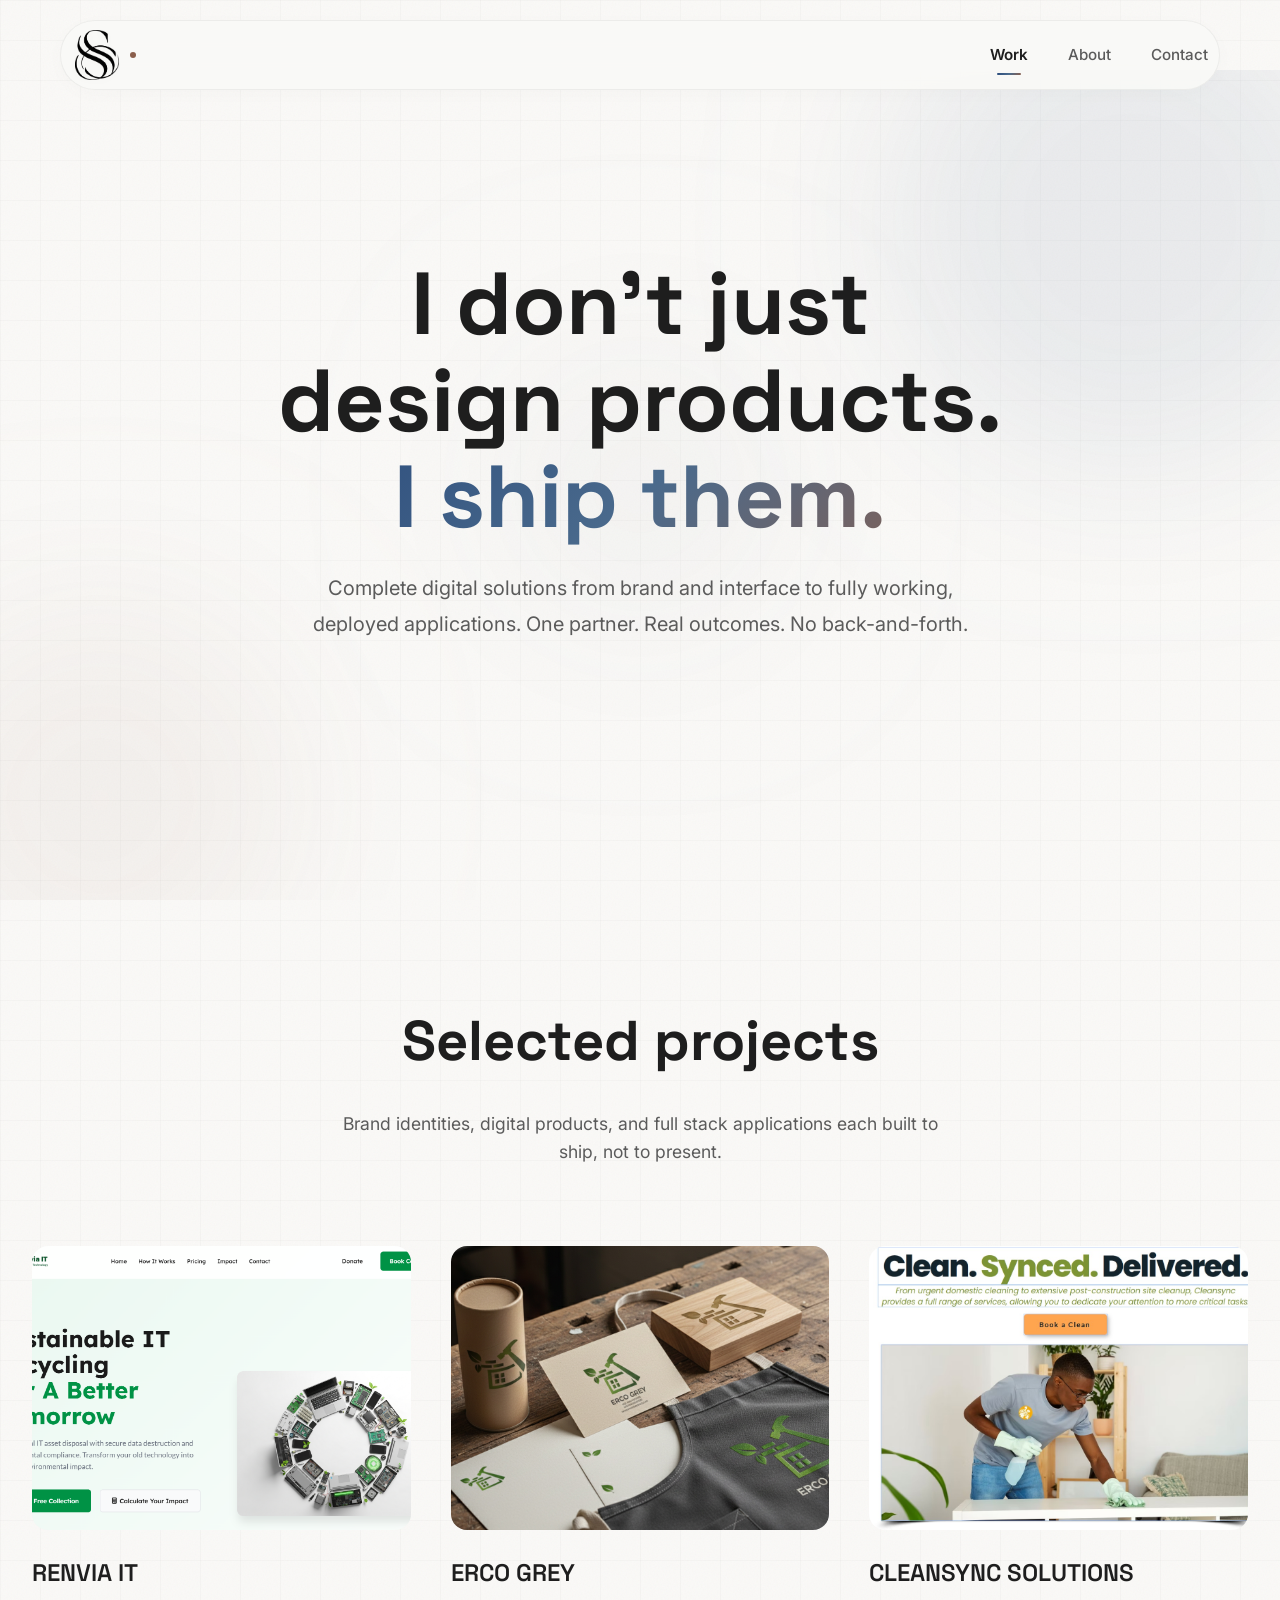
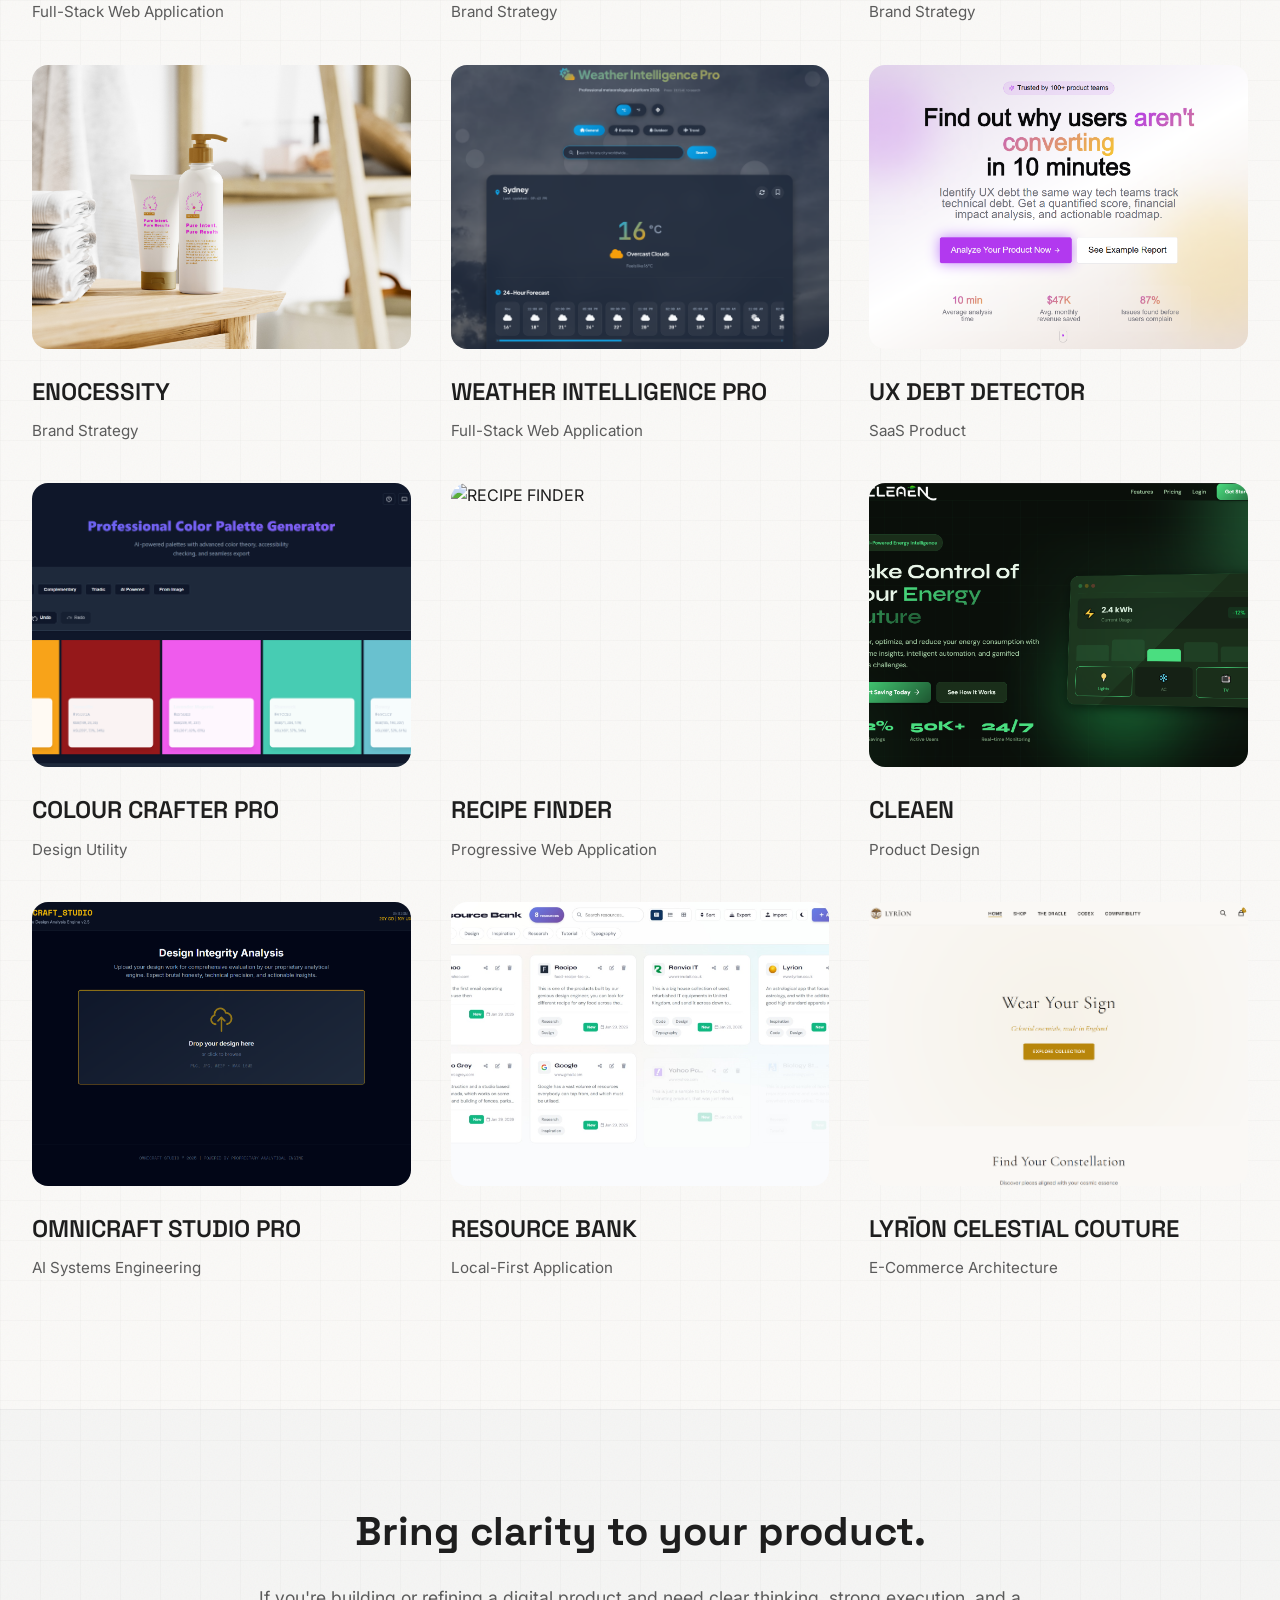
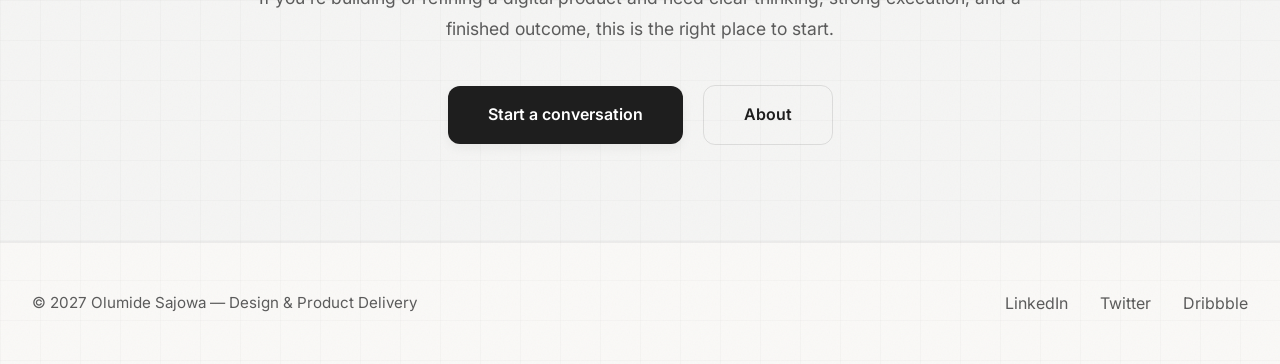
==== index.html @ 1c751868 "first commit" ====
<!DOCTYPE html>
<html lang="en">
<head>
    <meta charset="UTF-8">
    <meta name="viewport" content="width=device-width, initial-scale=1.0">
    <meta name="description" content="Olumide Sajowa - Design Engineer. From idea to live product. Done right.">
    <meta name="keywords" content="Design Engineer, UI/UX Designer, Product Designer, Graphics Designer, Olumide Sajowa">
    <title>Olumide Sajowa — Design & Product Delivery</title>
    <link rel="stylesheet" href="styles.css">
    <style>
        /* =========================================
           HOME PAGE — WARM OFF-WHITE BACKGROUND
           Linen/Canvas Texture + Architectural Grid
           ========================================= */
        
        body {
            background-color: #FAF9F7;
            background-image: 
                /* Subtle architectural grid — 2% opacity */
                linear-gradient(rgba(0,0,0,0.02) 1px, transparent 1px),
                linear-gradient(90deg, rgba(0,0,0,0.02) 1px, transparent 1px),
                /* Linen/canvas texture — hand-drawn feel */
                url("data:image/svg+xml,%3Csvg xmlns='http://www.w3.org/2000/svg' width='100' height='100' viewBox='0 0 100 100'%3E%3Cfilter id='noise'%3E%3CfeTurbulence type='fractalNoise' baseFrequency='0.65' numOctaves='3' stitchTiles='stitch'/%3E%3C/filter%3E%3Crect width='100' height='100' filter='url(%23noise)' opacity='0.04'/%3E%3C/svg%3E");
            background-size: 40px 40px, 40px 40px, 100px 100px;
            color: #1E1E1E;
            
            /* Updated color system — architectural palette */
            --primary: #2A4B7C;      /* Deep naval blue — authority, clarity */
            --secondary: #5F6B7A;    /* Slate — structural, neutral */
            --accent: #8B5F4C;       /* Warm leather — craft, humanity */
            --dark: #1E1E1E;         /* Almost black — high contrast for readability */
            --light: #FAF9F7;        /* Warm off-white — foundation */
            --gray: #5B5B5B;         /* Medium gray — reduced emphasis */
            --border: rgba(0,0,0,0.08);
            --gradient: linear-gradient(135deg, #2A4B7C 0%, #4A6A8C 50%, #8B5F4C 100%);
        }

        /* ---------- Navigation — Light Mode Adaptation ---------- */
        .nav-backdrop {
            background: rgba(250, 249, 247, 0.85);
            backdrop-filter: blur(20px);
            -webkit-backdrop-filter: blur(20px);
            border: 1px solid rgba(0,0,0,0.05);
            box-shadow: 0 4px 20px rgba(0,0,0,0.02);
        }

        .nav.scrolled .nav-backdrop {
            background: rgba(250, 249, 247, 0.95);
            backdrop-filter: blur(30px);
            -webkit-backdrop-filter: blur(30px);
            box-shadow: 0 4px 30px rgba(0,0,0,0.03);
        }

        .nav-link {
            color: var(--gray);
        }

        .nav-link:hover,
        .nav-link.active {
            color: var(--dark);
        }

        .nav-link::after {
            background: var(--gradient);
        }

        .nav-logo {
            background: none;
            -webkit-background-clip: unset;
            -webkit-text-fill-color: unset;
            background-clip: unset;
            color: var(--dark);
        }

        .nav-toggle svg {
            stroke: var(--dark);
        }

        /* ---------- Hero — New Copy, Light Background ---------- */
        .hero {
            min-height: calc(100vh - var(--nav-height));
            display: flex;
            align-items: center;
            justify-content: center;
            position: relative;
            padding: 4rem 2rem 6rem;
            overflow: hidden;
            background: transparent;
        }

        .hero-title {
            color: var(--dark);
            font-family: 'Space Grotesk', sans-serif;
            font-size: clamp(2.5rem, 8vw, 5.5rem);
            font-weight: 700;
            line-height: 1.1;
            margin-bottom: 1.5rem;
        }

        .hero-line {
            display: block;
        }

        .gradient-text {
            background: var(--gradient);
            -webkit-background-clip: text;
            -webkit-text-fill-color: transparent;
            background-clip: text;
        }

        .hero-subtitle {
            font-size: clamp(1rem, 2vw, 1.25rem);
            color: var(--gray);
            max-width: 700px;
            margin: 0 auto 2.5rem;
            line-height: 1.8;
        }

        .btn-primary {
            background: var(--dark);
            color: white;
            border: none;
            box-shadow: 0 4px 12px rgba(0,0,0,0.05);
        }

        .btn-primary:hover {
            background: var(--primary);
            transform: translateY(-2px);
            box-shadow: 0 8px 20px rgba(42, 75, 124, 0.15);
        }

        .btn-secondary {
            background: transparent;
            color: var(--dark);
            border: 1px solid rgba(0,0,0,0.1);
        }

        .btn-secondary:hover {
            background: rgba(0,0,0,0.02);
            border-color: var(--dark);
            transform: translateY(-2px);
        }

        /* ---------- Floating Orbs — Subtle, Architectural ---------- */
        .hero-visual {
            position: absolute;
            width: 100%;
            height: 100%;
            top: 0;
            left: 0;
            z-index: 0;
            overflow: hidden;
            pointer-events: none;
        }

        .floating-orb {
            position: absolute;
            border-radius: 50%;
            filter: blur(80px);
            opacity: 0.15;
            mix-blend-mode: multiply;
        }

        .orb-1 {
            width: 500px;
            height: 500px;
            background: var(--primary);
            top: -100px;
            right: -100px;
            opacity: 0.08;
        }

        .orb-2 {
            width: 400px;
            height: 400px;
            background: var(--accent);
            bottom: -100px;
            left: -100px;
            opacity: 0.06;
        }

        .orb-3 {
            width: 300px;
            height: 300px;
            background: var(--secondary);
            top: 50%;
            left: 50%;
            transform: translate(-50%, -50%);
            opacity: 0.04;
        }

        /* ---------- Work Section — Light Mode ---------- */
        .work-section {
            background: transparent;
            position: relative;
            z-index: 10;
        }

        .section-title {
            color: var(--dark);
        }

        .section-subtitle {
            color: var(--gray);
        }

        .work-title {
            color: var(--dark);
        }

        .work-category {
            color: var(--gray);
        }

        .work-overlay {
            background: rgba(42, 75, 124, 0.95);
        }

        /* ---------- CTA Section — Light Mode ---------- */
        .cta-section {
            background: rgba(42, 75, 124, 0.02);
            border-top: 1px solid rgba(0,0,0,0.04);
            border-bottom: 1px solid rgba(0,0,0,0.04);
        }

        .cta-title {
            color: var(--dark);
        }

        .cta-text {
            color: var(--gray);
        }

        /* ---------- Footer — Light Mode ---------- */
        .footer {
            border-top: 1px solid rgba(0,0,0,0.05);
        }

        .footer-content p,
        .footer-links a {
            color: var(--gray);
        }

        .footer-links a:hover {
            color: var(--primary);
        }

        /* ---------- Modal — Light Mode ---------- */
        .modal-overlay {
            background: rgba(250, 249, 247, 0.95);
            backdrop-filter: blur(10px);
        }

        .modal {
            background: white;
            box-shadow: -20px 0 40px rgba(0,0,0,0.03);
        }

        .modal-close {
            background: rgba(42, 75, 124, 0.05);
            border: 1px solid rgba(42, 75, 124, 0.1);
            color: var(--dark);
        }

        .modal-close:hover {
            background: rgba(42, 75, 124, 0.1);
            color: var(--primary);
            transform: rotate(90deg);
        }

        .modal-title {
            color: var(--dark);
        }

        .modal-label {
            background: rgba(42, 75, 124, 0.05);
            border: 1px solid rgba(42, 75, 124, 0.1);
            color: var(--primary);
        }

        .modal-meta {
            border-top: 1px solid rgba(0,0,0,0.05);
            border-bottom: 1px solid rgba(0,0,0,0.05);
        }

        .meta-item h4 {
            color: var(--gray);
        }

        .meta-item p {
            color: var(--dark);
        }

        .modal-section h3 {
            color: var(--dark);
        }

        .modal-section h3::after {
            background: var(--gradient);
        }

        .modal-section p {
            color: var(--gray);
        }

        .modal-section p strong {
            color: var(--dark);
        }

        .decision-card {
            background: rgba(255,255,255,0.8);
            border: 1px solid rgba(0,0,0,0.04);
        }

        .decision-card:hover {
            border-color: rgba(42, 75, 124, 0.2);
            background: white;
        }

        .decision-icon {
            background: rgba(42, 75, 124, 0.05);
            color: var(--primary);
        }

        .decision-title {
            color: var(--dark);
        }

        .decision-desc {
            color: var(--gray);
        }

        .team-tag {
            background: rgba(42, 75, 124, 0.05);
            border: 1px solid rgba(42, 75, 124, 0.1);
            color: var(--primary);
        }

        .learnings-list li {
            color: var(--gray);
            border-bottom: 1px solid rgba(0,0,0,0.05);
        }

        .learnings-list li::before {
            color: var(--primary);
        }

        /* ---------- Remove Dark Mode Elements ---------- */
        .noise-overlay {
            display: none;
        }

        /* ---------- Mobile Navigation — Light Mode ---------- */
        @media (max-width: 768px) {
            .nav-links {
                background: rgba(250, 249, 247, 0.98);
                backdrop-filter: blur(30px);
                -webkit-backdrop-filter: blur(30px);
                border-left: 1px solid rgba(0,0,0,0.04);
            }
            
            .nav-links.active {
                box-shadow: -10px 0 30px rgba(0,0,0,0.02);
            }
        }

        /* ---------- Page Transition ---------- */
        .page-transition {
            background: #FAF9F7;
        }

        /* ---------- Logo — Dark Version for Light BG ---------- */
        .logo-image {
            filter: drop-shadow(0 2px 4px rgba(0,0,0,0.02));
        }

        .nav-logo:hover .logo-orb {
            filter: drop-shadow(0 4px 12px rgba(42, 75, 124, 0.15));
        }

        /* ---------- Utility ---------- */
        .gradient-text-secondary {
            background: var(--gradient);
            -webkit-background-clip: text;
            -webkit-text-fill-color: transparent;
            background-clip: text;
        }
    </style>
</head>
<body>
    <div class="page-transition"></div>

    <!-- Hunter.io Style Navigation — Preserved -->
    <nav class="nav">
        <div class="nav-container">
            <div class="nav-backdrop"></div>
            <div class="nav-content">
                <a href="index.html" class="nav-logo" id="logoContainer">
                    <div class="logo-orb">
                        <img src="./images/logo/OS logo 1.png" alt="OS Logo" class="logo-image">
                        <div class="logo-glow"></div>
                        <div class="logo-sparkle"></div>
                    </div>
                </a>
                
                <button class="nav-toggle" id="navToggle" aria-label="Toggle menu">
                    <svg viewBox="0 0 24 24" fill="none" stroke="currentColor" stroke-width="2">
                        <path d="M4 6h16M4 12h16M4 18h16"/>
                    </svg>
                </button>
                
                <div class="nav-links" id="navLinks">
                    <a href="index.html" class="nav-link active">Work</a>
                    <a href="about.html" class="nav-link">About</a>
                    <a href="contact.html" class="nav-link">Contact</a>
                </div>
            </div>
        </div>
    </nav>

    <!-- Hero Section — Updated Copy -->
    <section class="hero">
        <div class="hero-content">
            <h1 class="hero-title">
                <span class="hero-line">I don't just</span>
                <span class="hero-line">design products.</span>
                <span class="hero-line gradient-text">I ship them.</span>
            </h1>
            <p class="hero-subtitle">
                Complete digital solutions from brand and interface to fully working, deployed applications. One partner. Real outcomes. No back-and-forth.
            </p>
            <!-- <div class="hero-cta">
                <a href="#work" class="btn-primary">Explore work</a>
                <a href="contact.html" class="btn-secondary">Start a conversation</a>
            </div> -->
        </div>
        <div class="hero-visual">
            <div class="floating-orb orb-1"></div>
            <div class="floating-orb orb-2"></div>
            <div class="floating-orb orb-3"></div>
        </div>
    </section>

    <!-- Work Section — Preserved, Projects Loaded via JS -->
    <section id="work" class="work-section">
        <div class="section-header">
            <h2 class="section-title">Selected projects</h2>
            <p class="section-subtitle">
                Brand identities, digital products, and full stack applications each built to ship, not to present.
            </p>
        </div>

        <div class="work-grid">
            <!-- Projects dynamically injected by script.js -->
        </div>
    </section>

    <!-- CTA Section — Updated Voice -->
    <section class="cta-section">
        <div class="cta-container">
            <h2 class="cta-title">Bring clarity to your product.</h2>
            <p class="cta-text">
                If you're building or refining a digital product and need clear thinking, strong execution, and a finished outcome, this is the right place to start.
            </p>
            <div style="margin-top: 2.5rem;">
                <a href="contact.html" class="btn-primary">Start a conversation</a>
                <a href="about.html" class="btn-secondary" style="margin-left: 1rem;">About</a>
            </div>
        </div>
    </section>

    <!-- Footer -->
    <footer class="footer">
        <div class="footer-content">
            <p>© 2027 Olumide Sajowa — Design & Product Delivery</p>
            <div class="footer-links">
                <a href="https://linkedin.com/in/olumidesajowa" target="_blank" rel="noopener">LinkedIn</a>
                <a href="https://twitter.com/olumidesajowa" target="_blank" rel="noopener">Twitter</a>
                <a href="https://dribbble.com" target="_blank" rel="noopener">Dribbble</a>
            </div>
        </div>
    </footer>

    <!-- Modal — Preserved -->
    <div class="modal-overlay" id="modalOverlay">
        <div class="modal" id="modal">
            <button class="modal-close" id="modalClose">&times;</button>
            <div class="modal-content" id="modalContent">
                <!-- Content injected via script.js -->
            </div>
        </div>
    </div>

    <script src="script.js"></script>
</body>
</html>
---- styles.css ----
@import url('https://fonts.googleapis.com/css2?family=Inter:wght@300;400;500;600;700;800&family=Space+Grotesk:wght@400;500;600;700&display=swap');

:root {
    --primary: #6366F1;
    --secondary: #8B5CF6;
    --accent: #EC4899;
    --dark: #0F172A;
    --light: #F8FAFC;
    --gray: #64748B;
    --border: #E2E8F0;
    --gradient: linear-gradient(135deg, var(--primary) 0%, var(--secondary) 50%, var(--accent) 100%);
    --nav-height: 70px;
}

* {
    margin: 0;
    padding: 0;
    box-sizing: border-box;
}

html {
    scroll-behavior: smooth;
    scroll-padding-top: calc(var(--nav-height) + 20px);
}

body {
    font-family: 'Inter', sans-serif;
    background: var(--dark);
    color: var(--light);
    overflow-x: hidden;
    line-height: 1.6;
    padding-top: var(--nav-height);
}

.noise-overlay {
    position: fixed;
    top: 0;
    left: 0;
    width: 100%;
    height: 100%;
    background-image: url("data:image/svg+xml,%3Csvg viewBox='0 0 400 400' xmlns='http://www.w3.org/2000/svg'%3E%3Cfilter id='noiseFilter'%3E%3CfeTurbulence type='fractalNoise' baseFrequency='0.9' numOctaves='4' stitchTiles='stitch'/%3E%3C/filter%3E%3Crect width='100%25' height='100%25' filter='url(%23noiseFilter)'/%3E%3C/svg%3E");
    opacity: 0.03;
    pointer-events: none;
    z-index: 1;
}

/* Hunter.io Style Navigation */
.nav {
    position: fixed;
    top: 20px;
    left: 0;
    width: 100%;
    z-index: 1000;
    padding: 0 20px;
    transition: all 0.4s cubic-bezier(0.4, 0, 0.2, 1);
}

.nav-container {
    max-width: 1200px;
    margin: 0 auto;
    position: relative;
}

.nav-backdrop {
    position: absolute;
    top: 0;
    left: 50%;
    transform: translateX(-50%);
    width: calc(100% - 40px);
    height: 100%;
    background: rgba(15, 23, 42, 0.85);
    backdrop-filter: blur(20px);
    -webkit-backdrop-filter: blur(20px);
    border: 1px solid rgba(226, 232, 240, 0.1);
    border-radius: 50px;
    box-shadow: 
        0 20px 60px rgba(0, 0, 0, 0.3),
        inset 0 1px 0 rgba(255, 255, 255, 0.1);
    transition: all 0.4s cubic-bezier(0.4, 0, 0.2, 1);
}

.nav.scrolled .nav-backdrop {
    background: rgba(15, 23, 42, 0.95);
    backdrop-filter: blur(30px);
    -webkit-backdrop-filter: blur(30px);
    box-shadow: 
        0 25px 70px rgba(0, 0, 0, 0.4),
        0 0 0 1px rgba(99, 102, 241, 0.1),
        inset 0 1px 0 rgba(255, 255, 255, 0.1);
    transform: translateX(-50%) scale(1.02);
}

.nav-content {
    position: relative;
    display: flex;
    align-items: center;
    justify-content: space-between;
    height: var(--nav-height);
    padding: 0 2rem;
    z-index: 2;
}

.nav-logo {
    font-family: 'Space Grotesk', sans-serif;
    font-size: 1.75rem;
    font-weight: 700;
    color: var(--light);
    text-decoration: none;
    background: var(--gradient);
    -webkit-background-clip: text;
    -webkit-text-fill-color: transparent;
    background-clip: text;
    transition: all 0.3s ease;
    display: flex;
    align-items: center;
    gap: 8px;
}

.nav-logo::after {
    content: '';
    width: 6px;
    height: 6px;
    background: var(--accent);
    border-radius: 50%;
    animation: pulse 2s infinite;
}

@keyframes pulse {
    0%, 100% {
        opacity: 0.5;
        transform: scale(1);
    }
    50% {
        opacity: 1;
        transform: scale(1.2);
    }
}

.nav-logo:hover {
    transform: scale(1.05);
}

.nav-links {
    display: flex;
    gap: 2.5rem;
    align-items: center;
}

.nav-link {
    color: var(--gray);
    text-decoration: none;
    font-weight: 500;
    font-size: 0.95rem;
    transition: all 0.3s ease;
    position: relative;
    padding: 8px 0;
}

.nav-link::after {
    content: '';
    position: absolute;
    bottom: 0;
    left: 50%;
    transform: translateX(-50%);
    width: 0;
    height: 2px;
    background: var(--gradient);
    border-radius: 1px;
    transition: width 0.3s ease;
}

.nav-link:hover,
.nav-link.active {
    color: var(--light);
}

.nav-link:hover::after,
.nav-link.active::after {
    width: 24px;
}

.nav-link.active {
    font-weight: 600;
}

/* Mobile menu toggle */
.nav-toggle {
    display: none;
    background: none;
    border: none;
    color: var(--light);
    cursor: pointer;
    padding: 8px;
    z-index: 1001;
    transition: transform 0.3s ease;
}

.nav-toggle:hover {
    transform: scale(1.1);
}

.nav-toggle svg {
    width: 24px;
    height: 24px;
    transition: transform 0.3s ease;
}

/* Hero Section */
.hero {
    min-height: calc(100vh - var(--nav-height));
    display: flex;
    align-items: center;
    justify-content: center;
    position: relative;
    padding: 4rem 2rem 6rem;
    overflow: hidden;
}

.hero-content {
    max-width: 1200px;
    text-align: center;
    z-index: 10;
    position: relative;
}

.hero-title {
    font-family: 'Space Grotesk', sans-serif;
    font-size: clamp(2.5rem, 8vw, 6rem);
    font-weight: 700;
    line-height: 1.1;
    margin-bottom: 2rem;
}

.hero-line {
    display: block;
    animation: fadeInUp 0.8s ease forwards;
    opacity: 0;
}

.hero-line:nth-child(1) {
    animation-delay: 0.2s;
}

.hero-line:nth-child(2) {
    animation-delay: 0.4s;
}

.hero-line:nth-child(3) {
    animation-delay: 0.6s;
}

.gradient-text {
    background: var(--gradient);
    -webkit-background-clip: text;
    -webkit-text-fill-color: transparent;
    background-clip: text;
}

.hero-subtitle {
    font-size: clamp(1rem, 2vw, 1.25rem);
    color: var(--gray);
    max-width: 700px;
    margin: 0 auto 3rem;
    line-height: 1.8;
    animation: fadeInUp 0.8s ease 0.8s forwards;
    opacity: 0;
}

.hero-cta {
    display: flex;
    gap: 1.5rem;
    justify-content: center;
    flex-wrap: wrap;
    animation: fadeInUp 0.8s ease 1s forwards;
    opacity: 0;
}

.btn-primary,
.btn-secondary {
    padding: 1rem 2.5rem;
    border-radius: 12px;
    font-weight: 600;
    text-decoration: none;
    transition: all 0.3s ease;
    font-size: 1rem;
    cursor: pointer;
    border: none;
    display: inline-block;
}

.btn-primary {
    background: var(--gradient);
    color: white;
    box-shadow: 0 10px 30px rgba(99, 102, 241, 0.3);
}

.btn-primary:hover {
    transform: translateY(-2px);
    box-shadow: 0 15px 40px rgba(99, 102, 241, 0.4);
}

.btn-secondary {
    background: rgba(99, 102, 241, 0.1);
    color: var(--light);
    border: 1px solid rgba(99, 102, 241, 0.3);
}

.btn-secondary:hover {
    background: rgba(99, 102, 241, 0.2);
    border-color: var(--primary);
    transform: translateY(-2px);
}

.hero-visual {
    position: absolute;
    width: 100%;
    height: 100%;
    top: 0;
    left: 0;
    z-index: 1;
    overflow: hidden;
}

.floating-orb {
    position: absolute;
    border-radius: 50%;
    filter: blur(80px);
    animation: float 20s ease-in-out infinite;
    opacity: 0.3;
}

.orb-1 {
    width: 400px;
    height: 400px;
    background: var(--primary);
    top: 10%;
    right: 10%;
    animation-delay: 0s;
}

.orb-2 {
    width: 300px;
    height: 300px;
    background: var(--secondary);
    bottom: 20%;
    left: 5%;
    animation-delay: 7s;
}

.orb-3 {
    width: 250px;
    height: 250px;
    background: var(--accent);
    top: 50%;
    left: 50%;
    transform: translate(-50%, -50%);
    animation-delay: 14s;
}

/* Work Section */
.work-section {
    padding: 6rem 2rem 8rem;
    position: relative;
    z-index: 10;
}

.section-header {
    max-width: 1400px;
    margin: 0 auto 5rem;
    text-align: center;
}

.section-title {
    font-family: 'Space Grotesk', sans-serif;
    font-size: clamp(2rem, 5vw, 3.5rem);
    font-weight: 700;
    margin-bottom: 1.5rem;
}

.section-subtitle {
    font-size: 1.1rem;
    color: var(--gray);
    max-width: 600px;
    margin: 0 auto;
}

.work-grid {
    max-width: 1400px;
    margin: 0 auto;
    display: grid;
    grid-template-columns: repeat(auto-fit, minmax(350px, 1fr));
    gap: 2.5rem;
}

.work-item {
    cursor: pointer;
    transition: transform 0.3s ease;
}

.work-item:hover {
    transform: translateY(-8px);
}

.work-image {
    position: relative;
    border-radius: 16px;
    overflow: hidden;
    aspect-ratio: 4/3;
    margin-bottom: 1.5rem;
}

.work-image img {
    width: 100%;
    height: 100%;
    object-fit: cover;
    transition: transform 0.5s ease;
}

.work-item:hover .work-image img {
    transform: scale(1.05);
}

.work-overlay {
    position: absolute;
    top: 0;
    left: 0;
    width: 100%;
    height: 100%;
    background: rgba(99, 102, 241, 0.9);
    display: flex;
    align-items: center;
    justify-content: center;
    opacity: 0;
    transition: opacity 0.3s ease;
}

.work-item:hover .work-overlay {
    opacity: 1;
}

.view-case {
    color: white;
    font-weight: 600;
    font-size: 1.1rem;
    text-transform: uppercase;
    letter-spacing: 1px;
}

.work-title {
    font-family: 'Space Grotesk', sans-serif;
    font-size: 1.5rem;
    font-weight: 600;
    margin-bottom: 0.5rem;
}

.work-category {
    color: var(--gray);
    font-size: 0.95rem;
}

/* Modal */
.modal-overlay {
    position: fixed;
    top: 0;
    right: -100%;
    width: 100%;
    height: 100%;
    background: rgba(0, 0, 0, 0.8);
    backdrop-filter: blur(10px);
    z-index: 2000;
    transition: right 0.4s cubic-bezier(0.4, 0, 0.2, 1);
}

.modal-overlay.active {
    right: 0;
}

.modal {
    position: absolute;
    right: -100%;
    top: 0;
    width: 90%;
    max-width: 900px;
    height: 100%;
    background: var(--dark);
    box-shadow: -20px 0 60px rgba(0, 0, 0, 0.5);
    transition: right 0.4s cubic-bezier(0.4, 0, 0.2, 1);
    overflow-y: auto;
}

.modal-overlay.active .modal {
    right: 0;
}

.modal-close {
    position: sticky;
    top: 2rem;
    left: calc(100% - 4rem);
    width: 50px;
    height: 50px;
    background: rgba(99, 102, 241, 0.2);
    border: 1px solid rgba(99, 102, 241, 0.3);
    border-radius: 50%;
    color: var(--light);
    font-size: 2rem;
    cursor: pointer;
    transition: all 0.3s ease;
    z-index: 100;
    display: flex;
    align-items: center;
    justify-content: center;
    margin: 2rem;
}

.modal-close:hover {
    background: rgba(99, 102, 241, 0.3);
    transform: rotate(90deg);
}

.modal-content {
    padding: 4rem;
}

.modal-header {
    margin-bottom: 3rem;
}

.modal-label {
    display: inline-block;
    padding: 0.5rem 1rem;
    background: rgba(99, 102, 241, 0.1);
    border: 1px solid rgba(99, 102, 241, 0.3);
    border-radius: 20px;
    font-size: 0.85rem;
    font-weight: 600;
    color: var(--primary);
    margin-bottom: 1.5rem;
}

.modal-title {
    font-family: 'Space Grotesk', sans-serif;
    font-size: 3rem;
    font-weight: 700;
    margin-bottom: 1rem;
}

.modal-subtitle {
    font-size: 1.2rem;
    color: var(--gray);
    margin-bottom: 2rem;
}

.modal-meta {
    display: grid;
    grid-template-columns: repeat(auto-fit, minmax(200px, 1fr));
    gap: 2rem;
    padding: 2rem 0;
    border-top: 1px solid rgba(226, 232, 240, 0.1);
    border-bottom: 1px solid rgba(226, 232, 240, 0.1);
}

.meta-item h4 {
    font-size: 0.85rem;
    color: var(--gray);
    text-transform: uppercase;
    letter-spacing: 1px;
    margin-bottom: 0.5rem;
}

.meta-item p {
    font-size: 1rem;
    font-weight: 500;
}

.modal-section {
    margin: 4rem 0;
    opacity: 0;
    transform: translateY(20px);
    transition: opacity 0.6s ease, transform 0.6s ease;
}

.modal-section.visible {
    opacity: 1;
    transform: translateY(0);
}

.modal-section h3 {
    font-family: 'Space Grotesk', sans-serif;
    font-size: 1.8rem;
    font-weight: 600;
    margin-bottom: 1.5rem;
    position: relative;
    display: inline-block;
}

.modal-section h3::after {
    content: '';
    position: absolute;
    bottom: -5px;
    left: 0;
    width: 60px;
    height: 3px;
    background: var(--gradient);
    border-radius: 2px;
}

.modal-section p {
    font-size: 1.05rem;
    line-height: 1.8;
    color: var(--gray);
    margin-bottom: 1.5rem;
}

.modal-section p:last-child {
    margin-bottom: 0;
}

.modal-image {
    width: 100%;
    border-radius: 12px;
    margin: 2rem 0;
    opacity: 0;
    transform: scale(0.95);
    transition: opacity 0.6s ease, transform 0.6s ease;
}

.modal-image.loaded {
    opacity: 1;
    transform: scale(1);
}

.key-decisions-grid {
    display: grid;
    grid-template-columns: repeat(auto-fit, minmax(250px, 1fr));
    gap: 2rem;
    margin-top: 1.5rem;
}

.decision-card {
    background: rgba(255, 255, 255, 0.03);
    border: 1px solid rgba(226, 232, 240, 0.1);
    border-radius: 12px;
    padding: 1.5rem;
    transition: transform 0.3s ease;
}

.decision-card:hover {
    transform: translateY(-5px);
    border-color: rgba(99, 102, 241, 0.3);
}

.decision-icon {
    width: 40px;
    height: 40px;
    background: rgba(99, 102, 241, 0.1);
    border-radius: 10px;
    display: flex;
    align-items: center;
    justify-content: center;
    margin-bottom: 1rem;
    color: var(--primary);
}

.decision-icon svg {
    width: 20px;
    height: 20px;
}

.decision-title {
    font-weight: 600;
    margin-bottom: 0.5rem;
}

.decision-desc {
    font-size: 0.95rem;
    color: var(--gray);
    line-height: 1.6;
}

.team-members {
    display: flex;
    gap: 1rem;
    flex-wrap: wrap;
    margin-top: 1rem;
}

.team-tag {
    padding: 0.5rem 1rem;
    background: rgba(99, 102, 241, 0.1);
    border: 1px solid rgba(99, 102, 241, 0.2);
    border-radius: 20px;
    font-size: 0.9rem;
    color: var(--primary);
}

.learnings-list {
    list-style: none;
    margin-top: 1rem;
}

.learnings-list li {
    padding: 0.75rem 0;
    border-bottom: 1px solid rgba(226, 232, 240, 0.1);
    color: var(--gray);
    position: relative;
    padding-left: 1.5rem;
}

.learnings-list li::before {
    content: '→';
    position: absolute;
    left: 0;
    color: var(--primary);
}

.learnings-list li:last-child {
    border-bottom: none;
}

/* About Page */
.about-hero {
    min-height: calc(90vh - var(--nav-height));
    display: flex;
    align-items: center;
    padding: 4rem 2rem 6rem;
}

.about-container {
    max-width: 1200px;
    margin: 0 auto;
    display: grid;
    grid-template-columns: 1fr 1.5fr;
    gap: 5rem;
    align-items: center;
}

.about-image {
    position: relative;
    border-radius: 20px;
    overflow: hidden;
}

.about-image img {
    width: 100%;
    height: auto;
    display: block;
    border-radius: 20px;
}

.about-image-glow {
    position: absolute;
    top: -50%;
    left: -50%;
    width: 200%;
    height: 200%;
    background: var(--gradient);
    filter: blur(100px);
    opacity: 0.2;
    z-index: -1;
}

.about-label {
    display: inline-block;
    padding: 0.5rem 1rem;
    background: rgba(99, 102, 241, 0.1);
    border: 1px solid rgba(99, 102, 241, 0.3);
    border-radius: 20px;
    font-size: 0.85rem;
    font-weight: 600;
    color: var(--primary);
    margin-bottom: 1.5rem;
}

.about-title {
    font-family: 'Space Grotesk', sans-serif;
    font-size: clamp(2rem, 5vw, 3rem);
    font-weight: 700;
    margin-bottom: 2rem;
    line-height: 1.2;
}

.about-text {
    font-size: 1.1rem;
    line-height: 1.8;
    color: var(--gray);
    margin-bottom: 1.5rem;
}

/* Philosophy Section */
.philosophy-section {
    padding: 6rem 2rem;
    background: rgba(99, 102, 241, 0.02);
}

.philosophy-container {
    max-width: 1200px;
    margin: 0 auto;
}

.philosophy-grid {
    display: grid;
    grid-template-columns: repeat(auto-fit, minmax(250px, 1fr));
    gap: 2.5rem;
    margin-top: 4rem;
}

.philosophy-card {
    padding: 2.5rem;
    background: rgba(255, 255, 255, 0.03);
    border: 1px solid rgba(226, 232, 240, 0.1);
    border-radius: 16px;
    transition: all 0.3s ease;
    opacity: 0;
    transform: translateY(30px);
}

.philosophy-card.visible {
    opacity: 1;
    transform: translateY(0);
}

.philosophy-card:hover {
    transform: translateY(-5px);
    background: rgba(255, 255, 255, 0.05);
    border-color: rgba(99, 102, 241, 0.3);
}

.philosophy-icon {
    width: 60px;
    height: 60px;
    margin-bottom: 1.5rem;
    color: var(--primary);
}

.philosophy-icon svg {
    width: 100%;
    height: 100%;
}

.philosophy-title {
    font-family: 'Space Grotesk', sans-serif;
    font-size: 1.3rem;
    font-weight: 600;
    margin-bottom: 1rem;
}

.philosophy-text {
    color: var(--gray);
    line-height: 1.7;
}

/* Expertise Section */
.expertise-section {
    padding: 6rem 2rem;
}

.expertise-container {
    max-width: 1200px;
    margin: 0 auto;
}

.expertise-grid {
    display: grid;
    grid-template-columns: repeat(auto-fit, minmax(300px, 1fr));
    gap: 4rem;
    margin-top: 4rem;
}

.expertise-heading {
    font-family: 'Space Grotesk', sans-serif;
    font-size: 1.5rem;
    font-weight: 600;
    margin-bottom: 1.5rem;
    color: var(--primary);
}

.expertise-list {
    list-style: none;
}

.expertise-list li {
    padding: 0.75rem 0;
    border-bottom: 1px solid rgba(226, 232, 240, 0.1);
    color: var(--gray);
    transition: all 0.3s ease;
    opacity: 0;
    transform: translateX(-20px);
}

.expertise-list li.visible {
    opacity: 1;
    transform: translateX(0);
}

.expertise-list li:hover {
    color: var(--light);
    padding-left: 1rem;
}

/* Values Section */
.values-section {
    padding: 6rem 2rem;
    background: rgba(99, 102, 241, 0.02);
}

.values-container {
    max-width: 1000px;
    margin: 0 auto;
}

.values-list {
    margin-top: 4rem;
}

.value-item {
    display: flex;
    gap: 3rem;
    padding: 3rem 0;
    border-bottom: 1px solid rgba(226, 232, 240, 0.1);
    opacity: 0;
    transform: translateY(30px);
}

.value-item.visible {
    opacity: 1;
    transform: translateY(0);
}

.value-item:last-child {
    border-bottom: none;
}

.value-number {
    font-family: 'Space Grotesk', sans-serif;
    font-size: 3rem;
    font-weight: 700;
    background: var(--gradient);
    -webkit-background-clip: text;
    -webkit-text-fill-color: transparent;
    background-clip: text;
    flex-shrink: 0;
}

.value-title {
    font-family: 'Space Grotesk', sans-serif;
    font-size: 1.5rem;
    font-weight: 600;
    margin-bottom: 1rem;
}

.value-text {
    color: var(--gray);
    line-height: 1.8;
}

/* Contact Section */
.contact-section {
    min-height: calc(100vh - var(--nav-height) - 100px);
    padding: 4rem 2rem 6rem;
    display: flex;
    align-items: center;
}

.contact-container {
    max-width: 1200px;
    margin: 0 auto;
    display: grid;
    grid-template-columns: 1fr 1.2fr;
    gap: 5rem;
}

.contact-label {
    display: inline-block;
    padding: 0.5rem 1rem;
    background: rgba(99, 102, 241, 0.1);
    border: 1px solid rgba(99, 102, 241, 0.3);
    border-radius: 20px;
    font-size: 0.85rem;
    font-weight: 600;
    color: var(--primary);
    margin-bottom: 1.5rem;
}

.contact-title {
    font-family: 'Space Grotesk', sans-serif;
    font-size: clamp(2rem, 5vw, 3rem);
    font-weight: 700;
    margin-bottom: 1.5rem;
    line-height: 1.2;
}

.contact-intro {
    font-size: 1.1rem;
    line-height: 1.8;
    color: var(--gray);
    margin-bottom: 3rem;
}

.contact-methods {
    display: flex;
    flex-direction: column;
    gap: 2rem;
}

.contact-method {
    display: flex;
    gap: 1.5rem;
    align-items: flex-start;
    opacity: 0;
    transform: translateX(-20px);
}

.contact-method.visible {
    opacity: 1;
    transform: translateX(0);
}

.method-icon {
    width: 50px;
    height: 50px;
    background: rgba(99, 102, 241, 0.1);
    border: 1px solid rgba(99, 102, 241, 0.3);
    border-radius: 12px;
    display: flex;
    align-items: center;
    justify-content: center;
    color: var(--primary);
    flex-shrink: 0;
}

.method-icon svg {
    width: 24px;
    height: 24px;
}

.method-title {
    font-weight: 600;
    margin-bottom: 0.5rem;
}

.method-link {
    color: var(--gray);
    text-decoration: none;
    transition: color 0.3s ease;
}

.method-link:hover {
    color: var(--primary);
}

/* Contact Form */
.contact-form {
    display: flex;
    flex-direction: column;
    gap: 2rem;
    opacity: 0;
    transform: translateX(20px);
}

.contact-form.visible {
    opacity: 1;
    transform: translateX(0);
}

.form-group {
    display: flex;
    flex-direction: column;
    gap: 0.5rem;
}

.form-label {
    font-weight: 500;
    font-size: 0.95rem;
    color: var(--gray);
}

.form-input,
.form-textarea {
    padding: 1rem 1.5rem;
    background: rgba(255, 255, 255, 0.05);
    border: 1px solid rgba(226, 232, 240, 0.1);
    border-radius: 12px;
    color: var(--light);
    font-family: 'Inter', sans-serif;
    font-size: 1rem;
    transition: all 0.3s ease;
}

.form-input:focus,
.form-textarea:focus {
    outline: none;
    border-color: var(--primary);
    background: rgba(255, 255, 255, 0.08);
}

.form-textarea {
    resize: vertical;
    min-height: 150px;
}

.form-input:invalid,
.form-textarea:invalid {
    border-color: #ef4444;
}

.form-message {
    padding: 1rem;
    border-radius: 12px;
    font-weight: 500;
    display: none;
}

.form-message.success {
    background: rgba(34, 197, 94, 0.1);
    border: 1px solid rgba(34, 197, 94, 0.3);
    color: #22c55e;
    display: block;
}

.form-message.error {
    background: rgba(239, 68, 68, 0.1);
    border: 1px solid rgba(239, 68, 68, 0.3);
    color: #ef4444;
    display: block;
}

/* CTA Section */
.cta-section {
    padding: 6rem 2rem;
    background: rgba(99, 102, 241, 0.05);
}

.cta-container {
    max-width: 800px;
    margin: 0 auto;
    text-align: center;
}

.cta-title {
    font-family: 'Space Grotesk', sans-serif;
    font-size: clamp(1.8rem, 4vw, 2.5rem);
    font-weight: 700;
    margin-bottom: 1.5rem;
    line-height: 1.3;
}

.cta-text {
    font-size: 1.1rem;
    color: var(--gray);
    line-height: 1.8;
}

/* Footer */
.footer {
    padding: 3rem 2rem;
    border-top: 1px solid rgba(226, 232, 240, 0.1);
}

.footer-content {
    max-width: 1400px;
    margin: 0 auto;
    display: flex;
    justify-content: space-between;
    align-items: center;
    flex-wrap: wrap;
    gap: 2rem;
}

.footer-content p {
    color: var(--gray);
    font-size: 0.95rem;
}

.footer-links {
    display: flex;
    gap: 2rem;
}

.footer-links a {
    color: var(--gray);
    text-decoration: none;
    transition: color 0.3s ease;
}

.footer-links a:hover {
    color: var(--primary);
}

/* Animations */
@keyframes fadeInUp {
    from {
        opacity: 0;
        transform: translateY(30px);
    }
    to {
        opacity: 1;
        transform: translateY(0);
    }
}

@keyframes float {
    0%, 100% {
        transform: translate(0, 0);
    }
    33% {
        transform: translate(30px, -30px);
    }
    66% {
        transform: translate(-20px, 20px);
    }
}

@keyframes slideInFromRight {
    from {
        transform: translateX(100px);
        opacity: 0;
    }
    to {
        transform: translateX(0);
        opacity: 1;
    }
}

/* Page Transition */
.page-transition {
    position: fixed;
    top: 0;
    left: 0;
    width: 100%;
    height: 100%;
    background: var(--dark);
    z-index: 9999;
    transform: translateY(-100%);
    transition: transform 0.6s cubic-bezier(0.4, 0, 0.2, 1);
}

.page-transition.active {
    transform: translateY(0);
}

/* Loading Animation */
.loading-spinner {
    display: inline-block;
    width: 20px;
    height: 20px;
    border: 3px solid rgba(99, 102, 241, 0.3);
    border-radius: 50%;
    border-top-color: var(--primary);
    animation: spin 1s ease-in-out infinite;
}

@keyframes spin {
    to { transform: rotate(360deg); }
}

/* Responsive */
@media (max-width: 1024px) {
    .about-container,
    .contact-container {
        grid-template-columns: 1fr;
        gap: 3rem;
    }

    .work-grid {
        grid-template-columns: repeat(auto-fit, minmax(300px, 1fr));
    }

    .modal {
        width: 100%;
    }

    .modal-content {
        padding: 3rem 2rem;
    }
}

@media (max-width: 768px) {
    .nav {
        padding: 0 15px;
    }

    .nav-backdrop {
        width: calc(100% - 30px);
    }

    .nav-toggle {
        display: block;
    }

    .nav-links {
        position: fixed;
        top: 0;
        right: -100%;
        width: 280px;
        height: 100vh;
        background: rgba(15, 23, 42, 0.98);
        backdrop-filter: blur(30px);
        -webkit-backdrop-filter: blur(30px);
        flex-direction: column;
        padding: 100px 2rem 2rem;
        transition: right 0.4s cubic-bezier(0.4, 0, 0.2, 1);
        z-index: 1000;
        border-left: 1px solid rgba(226, 232, 240, 0.1);
        box-shadow: -20px 0 40px rgba(0, 0, 0, 0.3);
    }

    .nav-links.active {
        right: 0;
    }

    .nav-content {
        padding: 0 1.5rem;
    }

    .nav-link {
        font-size: 1.1rem;
        padding: 1rem 0;
        width: 100%;
        text-align: center;
    }

    .hero {
        padding: 2rem 1.5rem 4rem;
    }

    .work-section,
    .philosophy-section,
    .expertise-section,
    .values-section {
        padding: 4rem 1.5rem;
    }

    .work-grid {
        grid-template-columns: 1fr;
        gap: 2rem;
    }

    .philosophy-grid,
    .expertise-grid {
        grid-template-columns: 1fr;
    }

    .value-item {
        flex-direction: column;
        gap: 1.5rem;
    }

    .modal-title {
        font-size: 2rem;
    }

    .modal-meta {
        grid-template-columns: 1fr;
    }
}

@media (max-width: 480px) {
    .nav-content {
        padding: 0 1rem;
    }

    .hero-cta {
        flex-direction: column;
        width: 100%;
    }

    .btn-primary,
    .btn-secondary {
        width: 100%;
    }

    .modal-close {
        left: calc(100% - 3.5rem);
    }

    .about-container {
        grid-template-columns: 1fr;
        gap: 3rem;
    }

    .nav-links {
        width: 100%;
        padding: 120px 1.5rem 2rem;
    }
}

/* Add these styles to your existing CSS file */

.modal-section p strong {
    color: var(--light);
    font-weight: 600;
}

.modal-section ul:not(.learnings-list) {
    list-style: none;
    margin: 1.5rem 0;
}

.modal-section ul:not(.learnings-list) li {
    padding: 0.5rem 0;
    color: var(--gray);
    position: relative;
    padding-left: 1.5rem;
}

.modal-section ul:not(.learnings-list) li::before {
    content: '•';
    position: absolute;
    left: 0;
    color: var(--primary);
    font-size: 1.2rem;
}

/* Improve text formatting for numbered lists in solution */
.modal-section p:has(> strong) {
    margin-bottom: 1rem;
    line-height: 1.7;
}

/* Ensure proper spacing in modal content */
.modal-content {
    line-height: 1.7;
}

/* Better bullet point formatting for impact section */
.learnings-list li {
    line-height: 1.7;
    padding: 0.75rem 0 0.75rem 1.5rem;
}

/* Add these styles to your existing CSS file */

.modal-section p strong {
    color: var(--light);
    font-weight: 600;
}

.modal-section p.bullet-item {
    position: relative;
    padding-left: 1.5rem;
    margin-bottom: 0.75rem;
}

.modal-section p.bullet-item::before {
    content: '•';
    position: absolute;
    left: 0;
    color: var(--primary);
    font-size: 1.2rem;
}

.modal-section ul:not(.learnings-list) {
    list-style: none;
    margin: 1.5rem 0;
}

.modal-section ul:not(.learnings-list) li {
    padding: 0.5rem 0;
    color: var(--gray);
    position: relative;
    padding-left: 1.5rem;
    line-height: 1.7;
}

.modal-section ul:not(.learnings-list) li::before {
    content: '•';
    position: absolute;
    left: 0;
    color: var(--primary);
    font-size: 1.2rem;
}

/* Improve text formatting for numbered lists in solution */
.modal-section p:has(> strong) {
    margin-bottom: 1rem;
    line-height: 1.7;
}

/* Ensure proper spacing in modal content */
.modal-content {
    line-height: 1.7;
}

/* Better bullet point formatting for impact section */
.learnings-list li {
    line-height: 1.7;
    padding: 0.75rem 0 0.75rem 1.5rem;
}

/* Enhanced team display */
.team-members {
    display: flex;
    gap: 0.5rem;
    flex-wrap: wrap;
    margin-top: 0.5rem;
}

.team-tag {
    padding: 0.35rem 0.75rem;
    background: rgba(99, 102, 241, 0.1);
    border: 1px solid rgba(99, 102, 241, 0.2);
    border-radius: 16px;
    font-size: 0.85rem;
    color: var(--primary);
    white-space: nowrap;
}

/* Improved image loading */
.modal-image {
    width: 100%;
    height: auto;
    border-radius: 12px;
    margin: 2rem 0;
    opacity: 0;
    transform: scale(0.95);
    transition: opacity 0.6s ease, transform 0.6s ease;
    box-shadow: 0 10px 30px rgba(0, 0, 0, 0.3);
}

.modal-image.loaded {
    opacity: 1;
    transform: scale(1);
}

/* Enhanced modal sections */
.modal-section {
    margin: 4rem 0;
    opacity: 0;
    transform: translateY(20px);
    transition: opacity 0.6s ease, transform 0.6s ease;
}

.modal-section.visible {
    opacity: 1;
    transform: translateY(0);
}

/* Better spacing for lists */
.learnings-list {
    margin-top: 1rem;
}

.learnings-list li {
    margin-bottom: 0.5rem;
}

.learnings-list li:last-child {
    margin-bottom: 0;
}

.logo-image {
    height: 40px; /* Adjust to your preference */
    width: auto;
    display: block;
}

.nav-logo {
    display: flex;
    align-items: center;
    text-decoration: none;
}

/* Optional: Remove the text if you only want the image */
.nav-logo:not(:has(img)) {
    font-size: 1.5rem;
    font-weight: 600;
}

/* Logo Container */
.nav-logo {
    display: flex;
    align-items: center;
    text-decoration: none;
    position: relative;
    z-index: 10;
}

/* Logo Orb Container */
.logo-orb {
    position: relative;
    width: 50px;
    height: 50px;
    display: flex;
    align-items: center;
    justify-content: center;
    transition: all 0.4s cubic-bezier(0.4, 0, 0.2, 1);
    cursor: pointer;
}

/* Logo Image */
.logo-image {
    width: 100%;
    height: 100%;
    object-fit: contain;
    filter: drop-shadow(0 2px 8px rgba(0, 0, 0, 0.3));
    transition: all 0.5s ease;
    position: relative;
    z-index: 2;
    border-radius: 12px;
}

/* Glow Effect */
.logo-glow {
    position: absolute;
    top: 50%;
    left: 50%;
    transform: translate(-50%, -50%);
    width: 120%;
    height: 120%;
    background: radial-gradient(circle, rgba(255, 255, 255, 0.2) 0%, transparent 70%);
    opacity: 0;
    border-radius: 50%;
    z-index: 1;
    transition: opacity 0.5s ease;
}

/* Sparkle Animation */
.logo-sparkle {
    position: absolute;
    width: 100%;
    height: 100%;
    background: 
        radial-gradient(circle at 20% 80%, rgba(255, 255, 255, 0.8) 2px, transparent 3px),
        radial-gradient(circle at 80% 20%, rgba(255, 255, 255, 0.6) 1px, transparent 2px),
        radial-gradient(circle at 40% 40%, rgba(255, 255, 255, 0.4) 1px, transparent 2px);
    background-size: 50px 50px;
    opacity: 0;
    border-radius: 12px;
    z-index: 1;
    animation: sparkle-drift 6s infinite linear;
    pointer-events: none;
}

/* Hover Effects */
.nav-logo:hover .logo-orb {
    transform: scale(1.1) rotate(5deg);
    filter: drop-shadow(0 4px 16px rgba(255, 255, 255, 0.2));
}

.nav-logo:hover .logo-image {
    filter: drop-shadow(0 4px 12px rgba(0, 0, 0, 0.4));
    transform: scale(1.05);
}

.nav-logo:hover .logo-glow {
    opacity: 1;
    animation: pulse-glow 2s ease-in-out infinite;
}

.nav-logo:hover .logo-sparkle {
    opacity: 0.3;
    animation: sparkle-drift 4s infinite linear;
}

/* Active/Clicked State */
.nav-logo:active .logo-orb {
    transform: scale(0.95) rotate(-2deg);
    transition: transform 0.1s ease;
}

/* Page Load Animation */
@keyframes logo-enter {
    0% {
        opacity: 0;
        transform: scale(0.8) rotate(-15deg);
    }
    100% {
        opacity: 1;
        transform: scale(1) rotate(0deg);
    }
}

/* Page Load - Logo Entrance */
.nav-logo .logo-orb {
    animation: logo-enter 0.8s cubic-bezier(0.34, 1.56, 0.64, 1) forwards;
    opacity: 0;
}

/* Glow Pulse Animation */
@keyframes pulse-glow {
    0%, 100% {
        opacity: 0.5;
        transform: translate(-50%, -50%) scale(1);
    }
    50% {
        opacity: 0.8;
        transform: translate(-50%, -50%) scale(1.1);
    }
}

/* Sparkle Drift Animation */
@keyframes sparkle-drift {
    0% {
        background-position: 0px 0px, 0px 0px, 0px 0px;
    }
    100% {
        background-position: 50px 100px, 100px 50px, 150px 150px;
    }
}

/* Logo Pulse on Nav Scrolled */
.nav.scrolled .logo-glow {
    opacity: 0.3;
    animation: subtle-pulse 4s ease-in-out infinite;
}

@keyframes subtle-pulse {
    0%, 100% {
        opacity: 0.2;
    }
    50% {
        opacity: 0.4;
    }
}

/* Mobile Responsive */
@media (max-width: 768px) {
    .logo-orb {
        width: 45px;
        height: 45px;
    }
    
    .nav-logo:hover .logo-orb {
        transform: scale(1.05) rotate(3deg);
    }
}

/* Reduce Motion for Accessibility */
@media (prefers-reduced-motion: reduce) {
    .logo-orb,
    .logo-image,
    .logo-glow,
    .logo-sparkle {
        transition: none !important;
        animation: none !important;
    }
    
    .nav-logo:hover .logo-orb {
        transform: none;
    }
}

/* Modal Formatting Styles - Add to your existing CSS */

.modal-section-headline {
    font-family: 'Space Grotesk', sans-serif;
    font-size: 1.3rem;
    font-weight: 600;
    margin: 2rem 0 1rem 0;
    color: var(--dark);
    letter-spacing: -0.01em;
}

.modal-section-headline:first-of-type {
    margin-top: 0;
}

.modal-feature-title {
    font-size: 1rem;
    font-weight: 600;
    margin: 1.5rem 0 0.5rem 0;
    color: var(--dark);
}

.modal-bullet-list {
    list-style: none;
    margin: 0.75rem 0 1.25rem 0;
    padding: 0;
}

.modal-bullet-list li {
    padding: 0.35rem 0 0.35rem 1.5rem;
    color: var(--gray);
    position: relative;
    line-height: 1.6;
}

.modal-bullet-list li::before {
    content: '—';
    position: absolute;
    left: 0;
    color: var(--primary);
    opacity: 0.8;
}

.modal-image video {
    width: 100%;
    height: auto;
    border-radius: 12px;
    display: block;
}
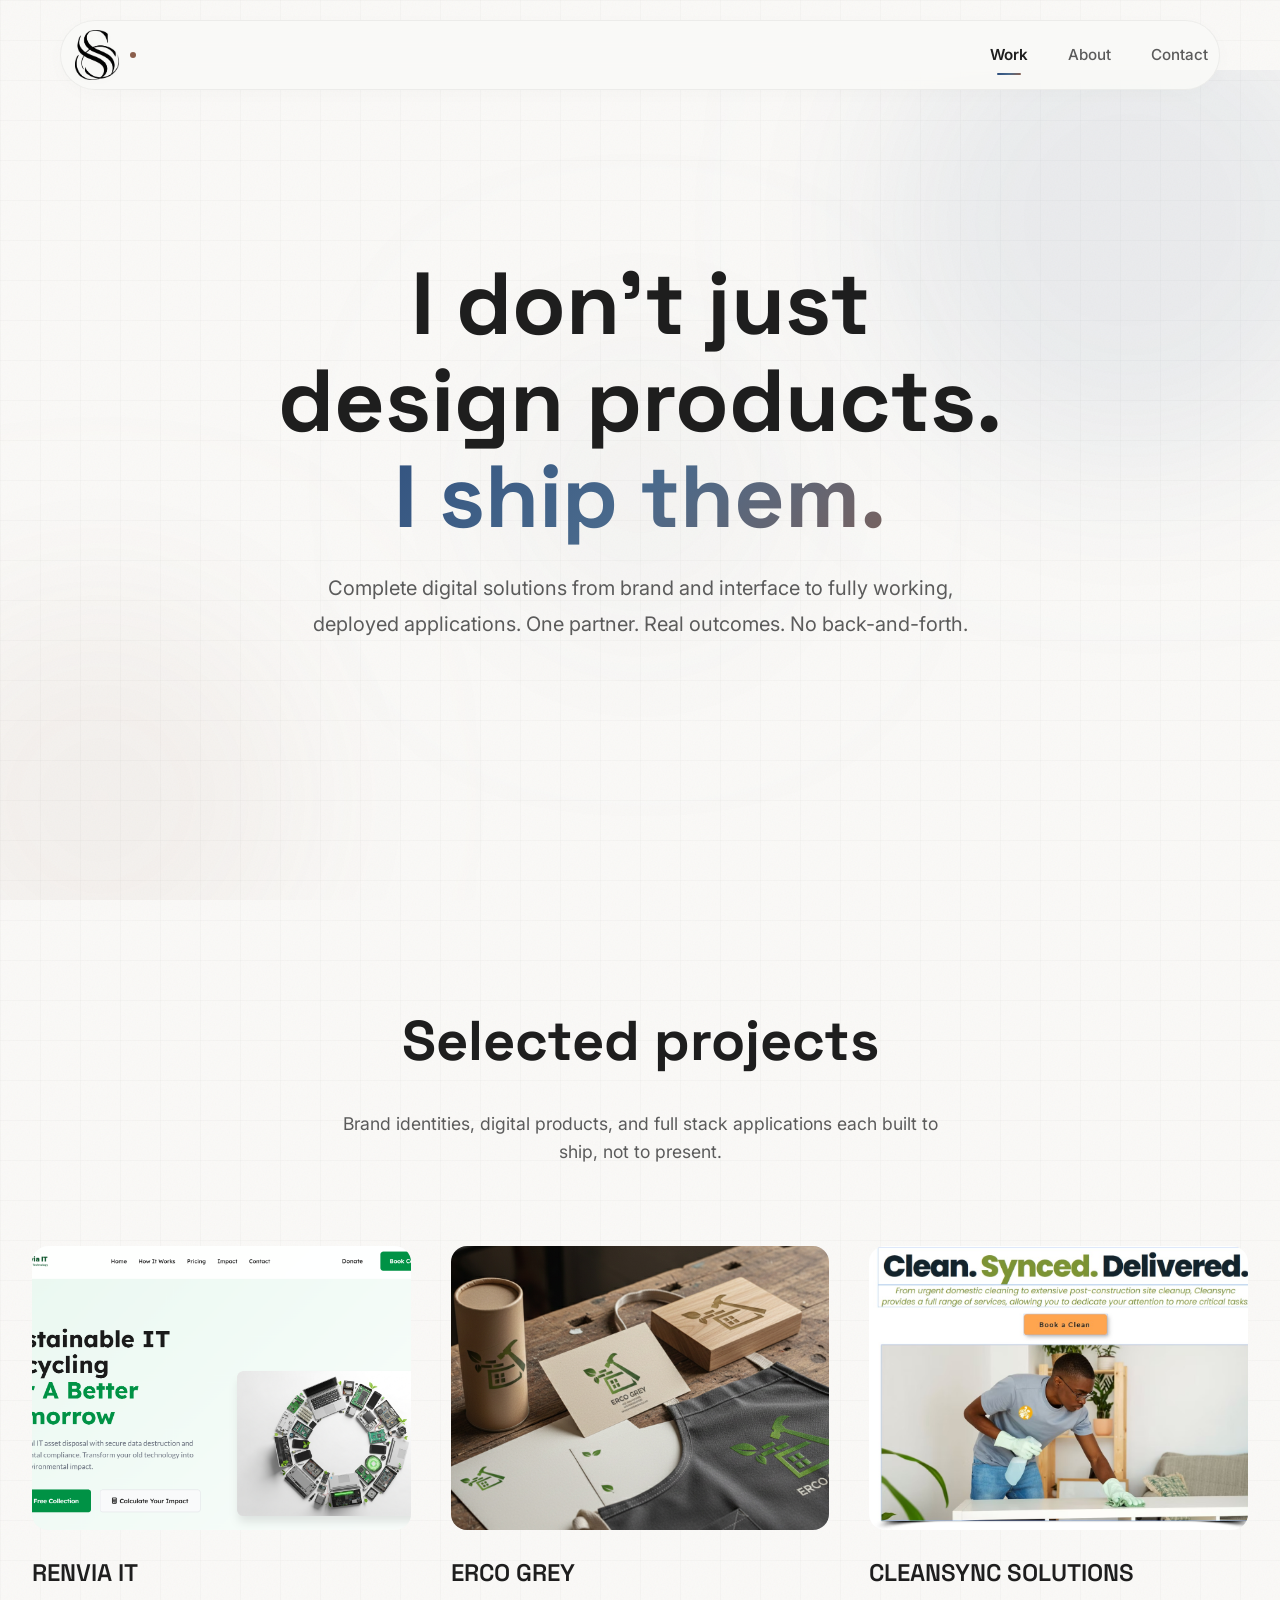
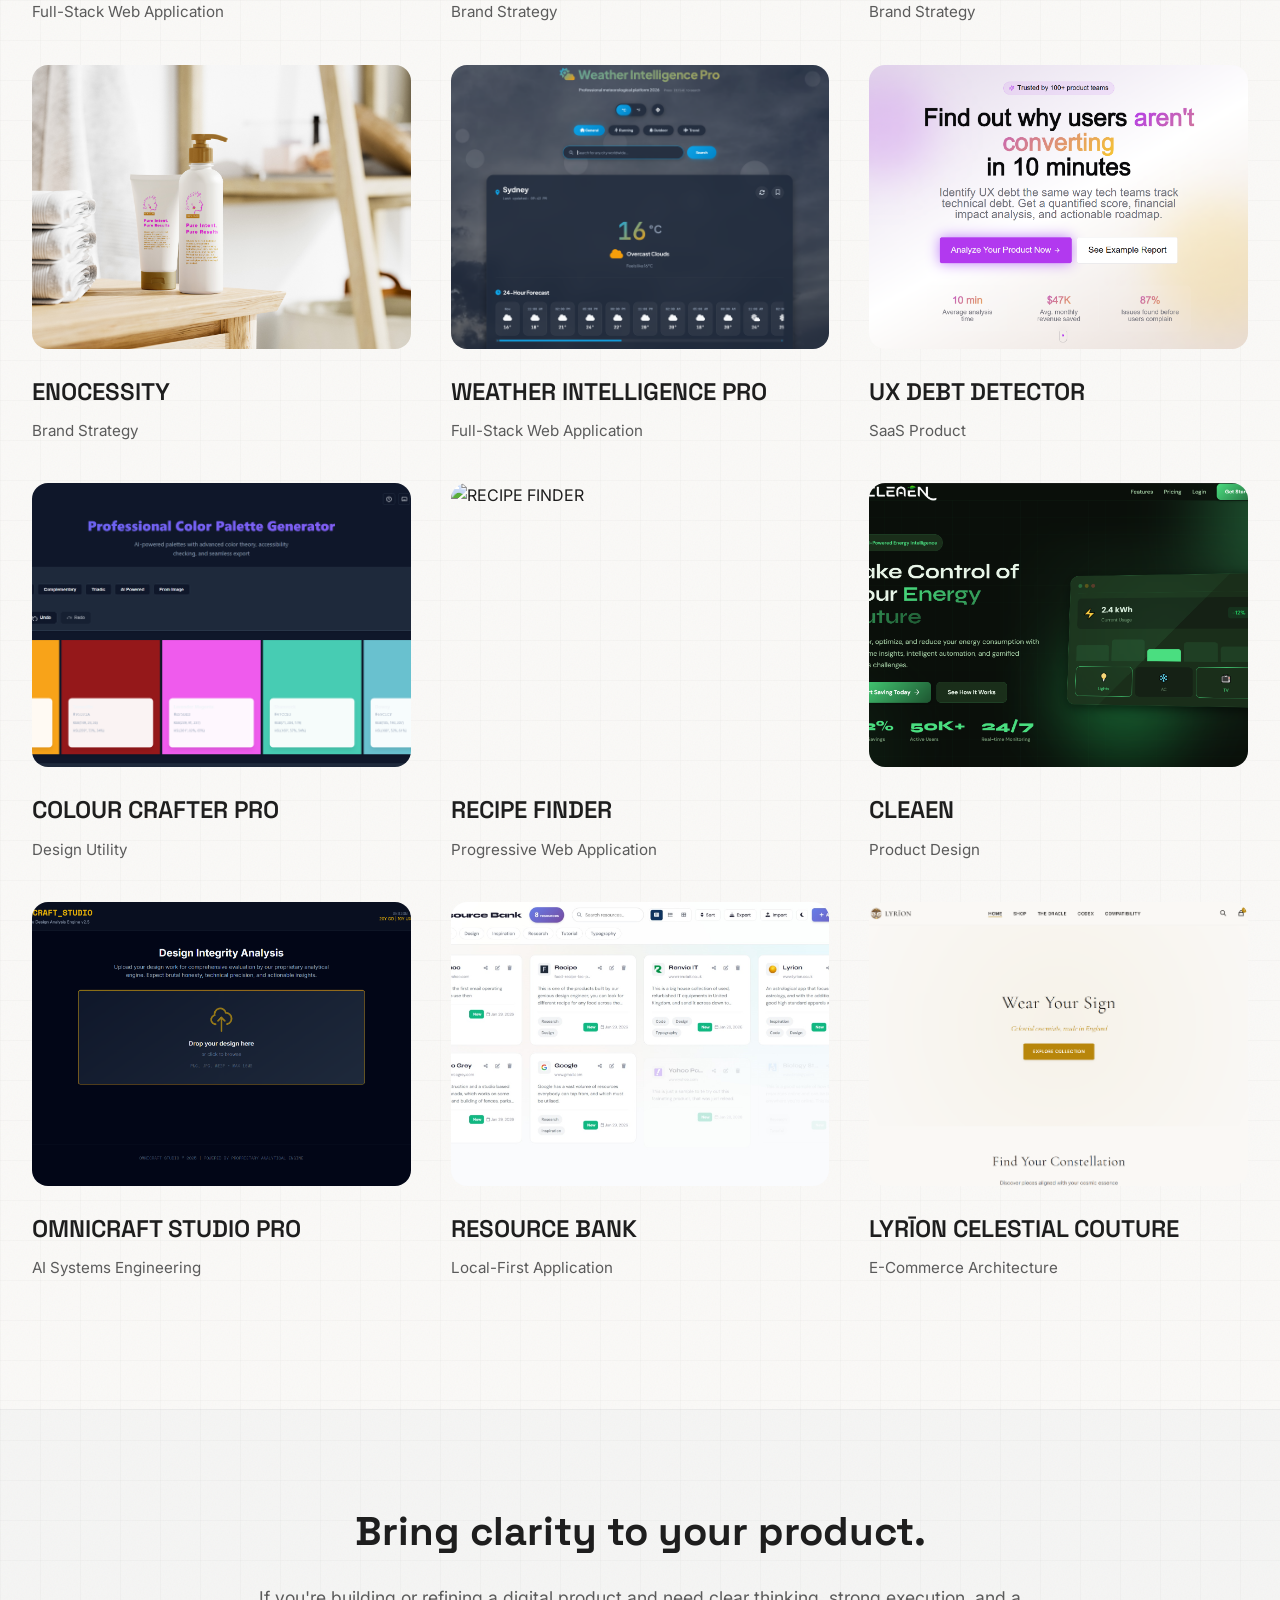
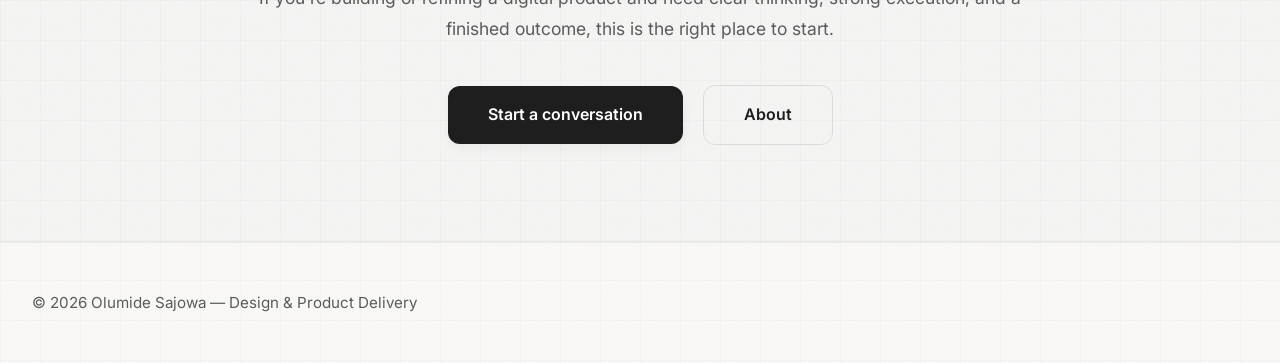
==== commit bdb05cea: "Image update." ====
--- a/index.html
+++ b/index.html
@@ -472,12 +472,12 @@
     <!-- Footer -->
     <footer class="footer">
         <div class="footer-content">
-            <p>© 2027 Olumide Sajowa — Design & Product Delivery</p>
-            <div class="footer-links">
+            <p>© 2026 Olumide Sajowa — Design & Product Delivery</p>
+            <!-- <div class="footer-links">
                 <a href="https://linkedin.com/in/olumidesajowa" target="_blank" rel="noopener">LinkedIn</a>
                 <a href="https://twitter.com/olumidesajowa" target="_blank" rel="noopener">Twitter</a>
                 <a href="https://dribbble.com" target="_blank" rel="noopener">Dribbble</a>
-            </div>
+            </div> -->
         </div>
     </footer>
 
@@ -493,4 +493,5 @@
 
     <script src="script.js"></script>
 </body>
-</html>+</html>
+
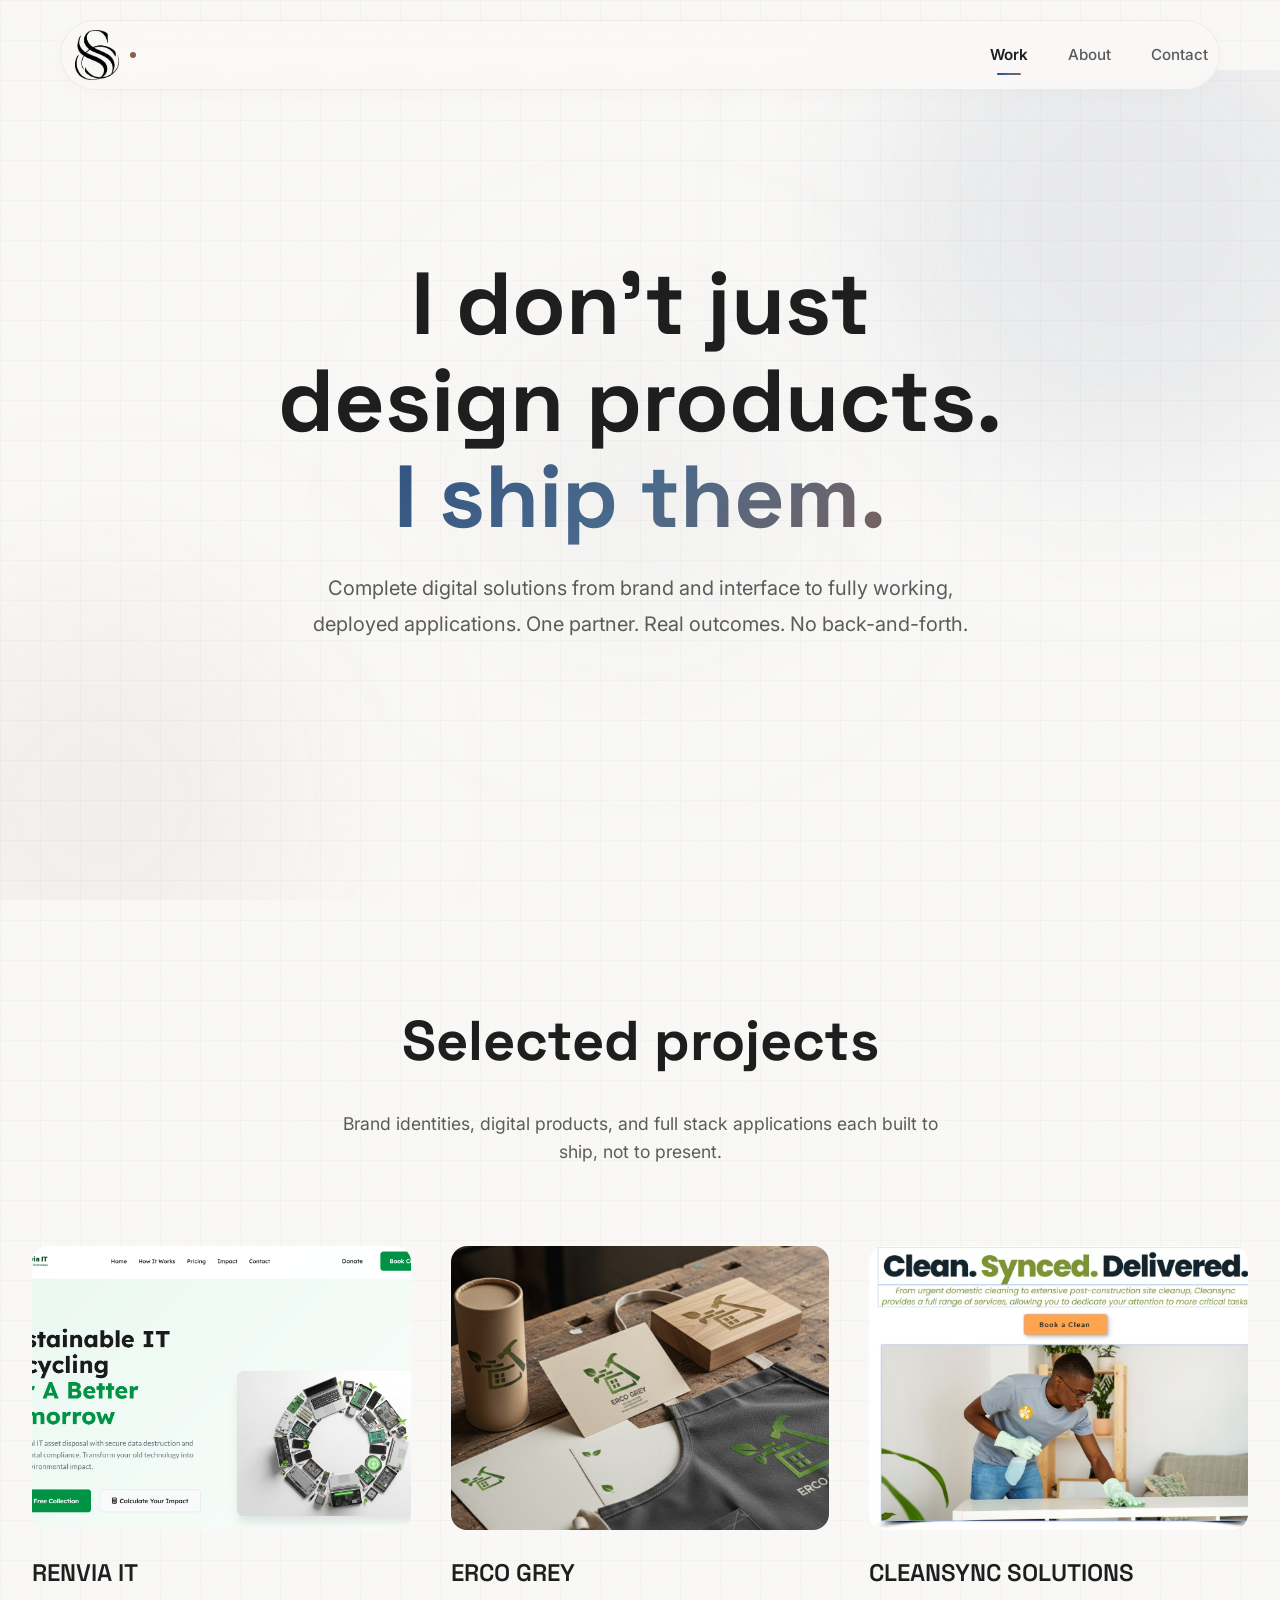
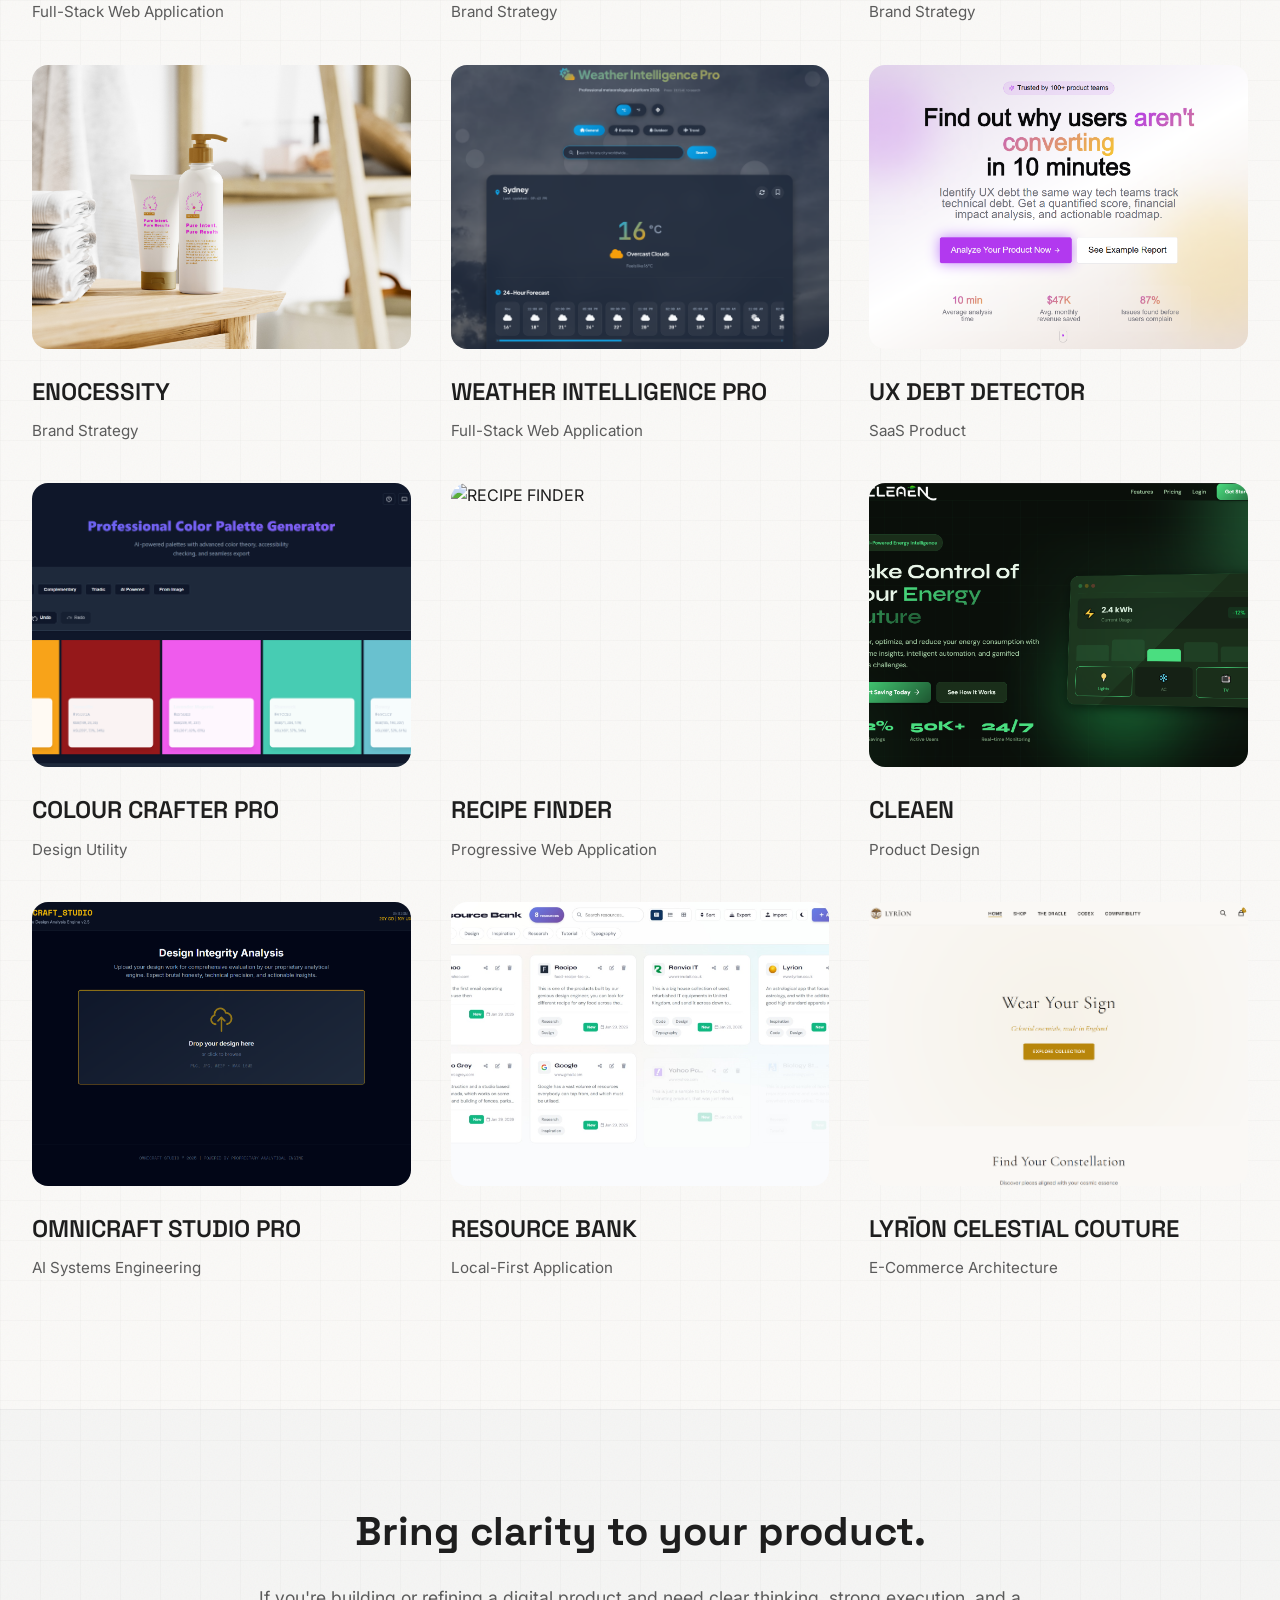
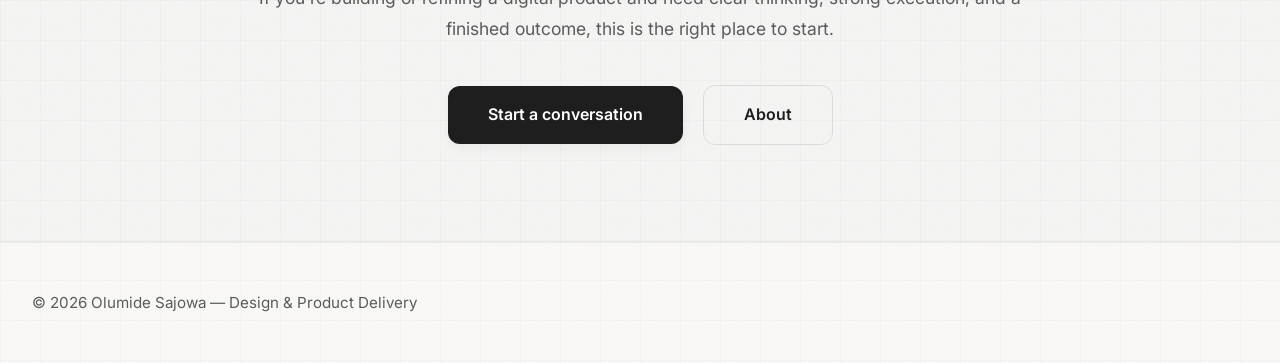
==== commit a0f94a63: "Web3form update 3." ====
--- a/index.html
+++ b/index.html
@@ -8,36 +8,27 @@
     <title>Olumide Sajowa — Design & Product Delivery</title>
     <link rel="stylesheet" href="styles.css">
     <style>
-        /* =========================================
-           HOME PAGE — WARM OFF-WHITE BACKGROUND
-           Linen/Canvas Texture + Architectural Grid
-           ========================================= */
-        
         body {
             background-color: #FAF9F7;
             background-image: 
-                /* Subtle architectural grid — 2% opacity */
                 linear-gradient(rgba(0,0,0,0.02) 1px, transparent 1px),
                 linear-gradient(90deg, rgba(0,0,0,0.02) 1px, transparent 1px),
-                /* Linen/canvas texture — hand-drawn feel */
                 url("data:image/svg+xml,%3Csvg xmlns='http://www.w3.org/2000/svg' width='100' height='100' viewBox='0 0 100 100'%3E%3Cfilter id='noise'%3E%3CfeTurbulence type='fractalNoise' baseFrequency='0.65' numOctaves='3' stitchTiles='stitch'/%3E%3C/filter%3E%3Crect width='100' height='100' filter='url(%23noise)' opacity='0.04'/%3E%3C/svg%3E");
             background-size: 40px 40px, 40px 40px, 100px 100px;
             color: #1E1E1E;
-            
-            /* Updated color system — architectural palette */
-            --primary: #2A4B7C;      /* Deep naval blue — authority, clarity */
-            --secondary: #5F6B7A;    /* Slate — structural, neutral */
-            --accent: #8B5F4C;       /* Warm leather — craft, humanity */
-            --dark: #1E1E1E;         /* Almost black — high contrast for readability */
-            --light: #FAF9F7;        /* Warm off-white — foundation */
-            --gray: #5B5B5B;         /* Medium gray — reduced emphasis */
+            --primary: #2A4B7C;
+            --secondary: #5F6B7A;
+            --accent: #8B5F4C;
+            --dark: #1E1E1E;
+            --light: #FAF9F7;
+            --gray: #5B5B5B;
             --border: rgba(0,0,0,0.08);
             --gradient: linear-gradient(135deg, #2A4B7C 0%, #4A6A8C 50%, #8B5F4C 100%);
         }
 
-        /* ---------- Navigation — Light Mode Adaptation ---------- */
+        /* ── Nav — matches contact.html exactly ── */
         .nav-backdrop {
-            background: rgba(250, 249, 247, 0.85);
+            background: rgba(250, 249, 247, 0.88);
             backdrop-filter: blur(20px);
             -webkit-backdrop-filter: blur(20px);
             border: 1px solid rgba(0,0,0,0.05);
@@ -45,7 +36,7 @@
         }
 
         .nav.scrolled .nav-backdrop {
-            background: rgba(250, 249, 247, 0.95);
+            background: rgba(250, 249, 247, 0.96);
             backdrop-filter: blur(30px);
             -webkit-backdrop-filter: blur(30px);
             box-shadow: 0 4px 30px rgba(0,0,0,0.03);
@@ -76,7 +67,7 @@
             stroke: var(--dark);
         }
 
-        /* ---------- Hero — New Copy, Light Background ---------- */
+        /* ---------- Hero ---------- */
         .hero {
             min-height: calc(100vh - var(--nav-height));
             display: flex;
@@ -141,7 +132,6 @@
             transform: translateY(-2px);
         }
 
-        /* ---------- Floating Orbs — Subtle, Architectural ---------- */
         .hero-visual {
             position: absolute;
             width: 100%;
@@ -189,63 +179,31 @@
             opacity: 0.04;
         }
 
-        /* ---------- Work Section — Light Mode ---------- */
         .work-section {
             background: transparent;
             position: relative;
             z-index: 10;
         }
 
-        .section-title {
-            color: var(--dark);
-        }
-
-        .section-subtitle {
-            color: var(--gray);
-        }
-
-        .work-title {
-            color: var(--dark);
-        }
-
-        .work-category {
-            color: var(--gray);
-        }
-
-        .work-overlay {
-            background: rgba(42, 75, 124, 0.95);
-        }
-
-        /* ---------- CTA Section — Light Mode ---------- */
+        .section-title { color: var(--dark); }
+        .section-subtitle { color: var(--gray); }
+        .work-title { color: var(--dark); }
+        .work-category { color: var(--gray); }
+        .work-overlay { background: rgba(42, 75, 124, 0.95); }
+
         .cta-section {
             background: rgba(42, 75, 124, 0.02);
             border-top: 1px solid rgba(0,0,0,0.04);
             border-bottom: 1px solid rgba(0,0,0,0.04);
         }
 
-        .cta-title {
-            color: var(--dark);
-        }
-
-        .cta-text {
-            color: var(--gray);
-        }
-
-        /* ---------- Footer — Light Mode ---------- */
-        .footer {
-            border-top: 1px solid rgba(0,0,0,0.05);
-        }
-
-        .footer-content p,
-        .footer-links a {
-            color: var(--gray);
-        }
-
-        .footer-links a:hover {
-            color: var(--primary);
-        }
-
-        /* ---------- Modal — Light Mode ---------- */
+        .cta-title { color: var(--dark); }
+        .cta-text { color: var(--gray); }
+
+        .footer { border-top: 1px solid rgba(0,0,0,0.05); }
+        .footer-content p, .footer-links a { color: var(--gray); }
+        .footer-links a:hover { color: var(--primary); }
+
         .modal-overlay {
             background: rgba(250, 249, 247, 0.95);
             backdrop-filter: blur(10px);
@@ -268,10 +226,7 @@
             transform: rotate(90deg);
         }
 
-        .modal-title {
-            color: var(--dark);
-        }
-
+        .modal-title { color: var(--dark); }
         .modal-label {
             background: rgba(42, 75, 124, 0.05);
             border: 1px solid rgba(42, 75, 124, 0.1);
@@ -283,29 +238,13 @@
             border-bottom: 1px solid rgba(0,0,0,0.05);
         }
 
-        .meta-item h4 {
-            color: var(--gray);
-        }
-
-        .meta-item p {
-            color: var(--dark);
-        }
-
-        .modal-section h3 {
-            color: var(--dark);
-        }
-
-        .modal-section h3::after {
-            background: var(--gradient);
-        }
-
-        .modal-section p {
-            color: var(--gray);
-        }
-
-        .modal-section p strong {
-            color: var(--dark);
-        }
+        .meta-item h4 { color: var(--gray); }
+        .meta-item p { color: var(--dark); }
+
+        .modal-section h3 { color: var(--dark); }
+        .modal-section h3::after { background: var(--gradient); }
+        .modal-section p { color: var(--gray); }
+        .modal-section p strong { color: var(--dark); }
 
         .decision-card {
             background: rgba(255,255,255,0.8);
@@ -322,13 +261,8 @@
             color: var(--primary);
         }
 
-        .decision-title {
-            color: var(--dark);
-        }
-
-        .decision-desc {
-            color: var(--gray);
-        }
+        .decision-title { color: var(--dark); }
+        .decision-desc { color: var(--gray); }
 
         .team-tag {
             background: rgba(42, 75, 124, 0.05);
@@ -341,16 +275,10 @@
             border-bottom: 1px solid rgba(0,0,0,0.05);
         }
 
-        .learnings-list li::before {
-            color: var(--primary);
-        }
-
-        /* ---------- Remove Dark Mode Elements ---------- */
-        .noise-overlay {
-            display: none;
-        }
-
-        /* ---------- Mobile Navigation — Light Mode ---------- */
+        .learnings-list li::before { color: var(--primary); }
+
+        .noise-overlay { display: none; }
+
         @media (max-width: 768px) {
             .nav-links {
                 background: rgba(250, 249, 247, 0.98);
@@ -364,12 +292,8 @@
             }
         }
 
-        /* ---------- Page Transition ---------- */
-        .page-transition {
-            background: #FAF9F7;
-        }
-
-        /* ---------- Logo — Dark Version for Light BG ---------- */
+        .page-transition { background: #FAF9F7; }
+
         .logo-image {
             filter: drop-shadow(0 2px 4px rgba(0,0,0,0.02));
         }
@@ -378,7 +302,6 @@
             filter: drop-shadow(0 4px 12px rgba(42, 75, 124, 0.15));
         }
 
-        /* ---------- Utility ---------- */
         .gradient-text-secondary {
             background: var(--gradient);
             -webkit-background-clip: text;
@@ -390,7 +313,6 @@
 <body>
     <div class="page-transition"></div>
 
-    <!-- Hunter.io Style Navigation — Preserved -->
     <nav class="nav">
         <div class="nav-container">
             <div class="nav-backdrop"></div>
@@ -418,7 +340,6 @@
         </div>
     </nav>
 
-    <!-- Hero Section — Updated Copy -->
     <section class="hero">
         <div class="hero-content">
             <h1 class="hero-title">
@@ -429,10 +350,6 @@
             <p class="hero-subtitle">
                 Complete digital solutions from brand and interface to fully working, deployed applications. One partner. Real outcomes. No back-and-forth.
             </p>
-            <!-- <div class="hero-cta">
-                <a href="#work" class="btn-primary">Explore work</a>
-                <a href="contact.html" class="btn-secondary">Start a conversation</a>
-            </div> -->
         </div>
         <div class="hero-visual">
             <div class="floating-orb orb-1"></div>
@@ -441,7 +358,6 @@
         </div>
     </section>
 
-    <!-- Work Section — Preserved, Projects Loaded via JS -->
     <section id="work" class="work-section">
         <div class="section-header">
             <h2 class="section-title">Selected projects</h2>
@@ -455,7 +371,6 @@
         </div>
     </section>
 
-    <!-- CTA Section — Updated Voice -->
     <section class="cta-section">
         <div class="cta-container">
             <h2 class="cta-title">Bring clarity to your product.</h2>
@@ -469,19 +384,12 @@
         </div>
     </section>
 
-    <!-- Footer -->
     <footer class="footer">
         <div class="footer-content">
             <p>© 2026 Olumide Sajowa — Design & Product Delivery</p>
-            <!-- <div class="footer-links">
-                <a href="https://linkedin.com/in/olumidesajowa" target="_blank" rel="noopener">LinkedIn</a>
-                <a href="https://twitter.com/olumidesajowa" target="_blank" rel="noopener">Twitter</a>
-                <a href="https://dribbble.com" target="_blank" rel="noopener">Dribbble</a>
-            </div> -->
         </div>
     </footer>
 
-    <!-- Modal — Preserved -->
     <div class="modal-overlay" id="modalOverlay">
         <div class="modal" id="modal">
             <button class="modal-close" id="modalClose">&times;</button>
@@ -493,5 +401,4 @@
 
     <script src="script.js"></script>
 </body>
-</html>
-
+</html>
